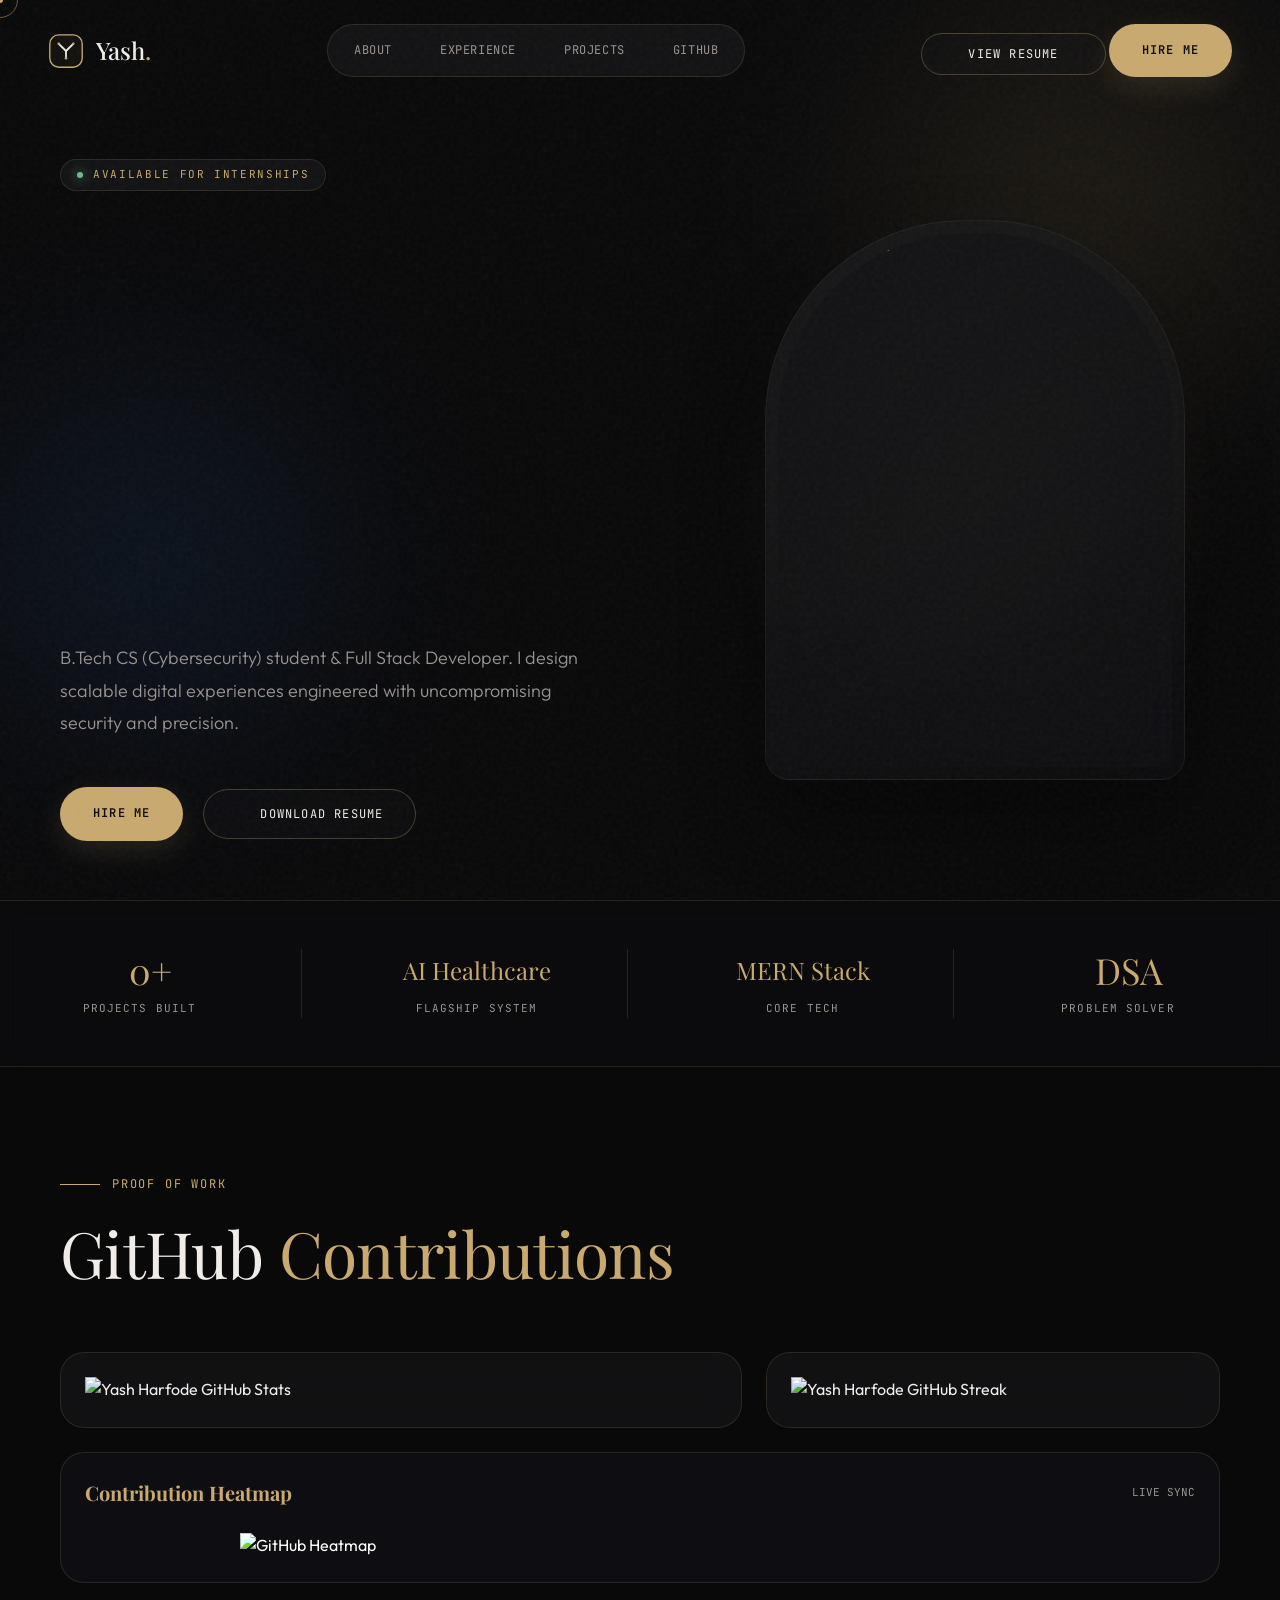
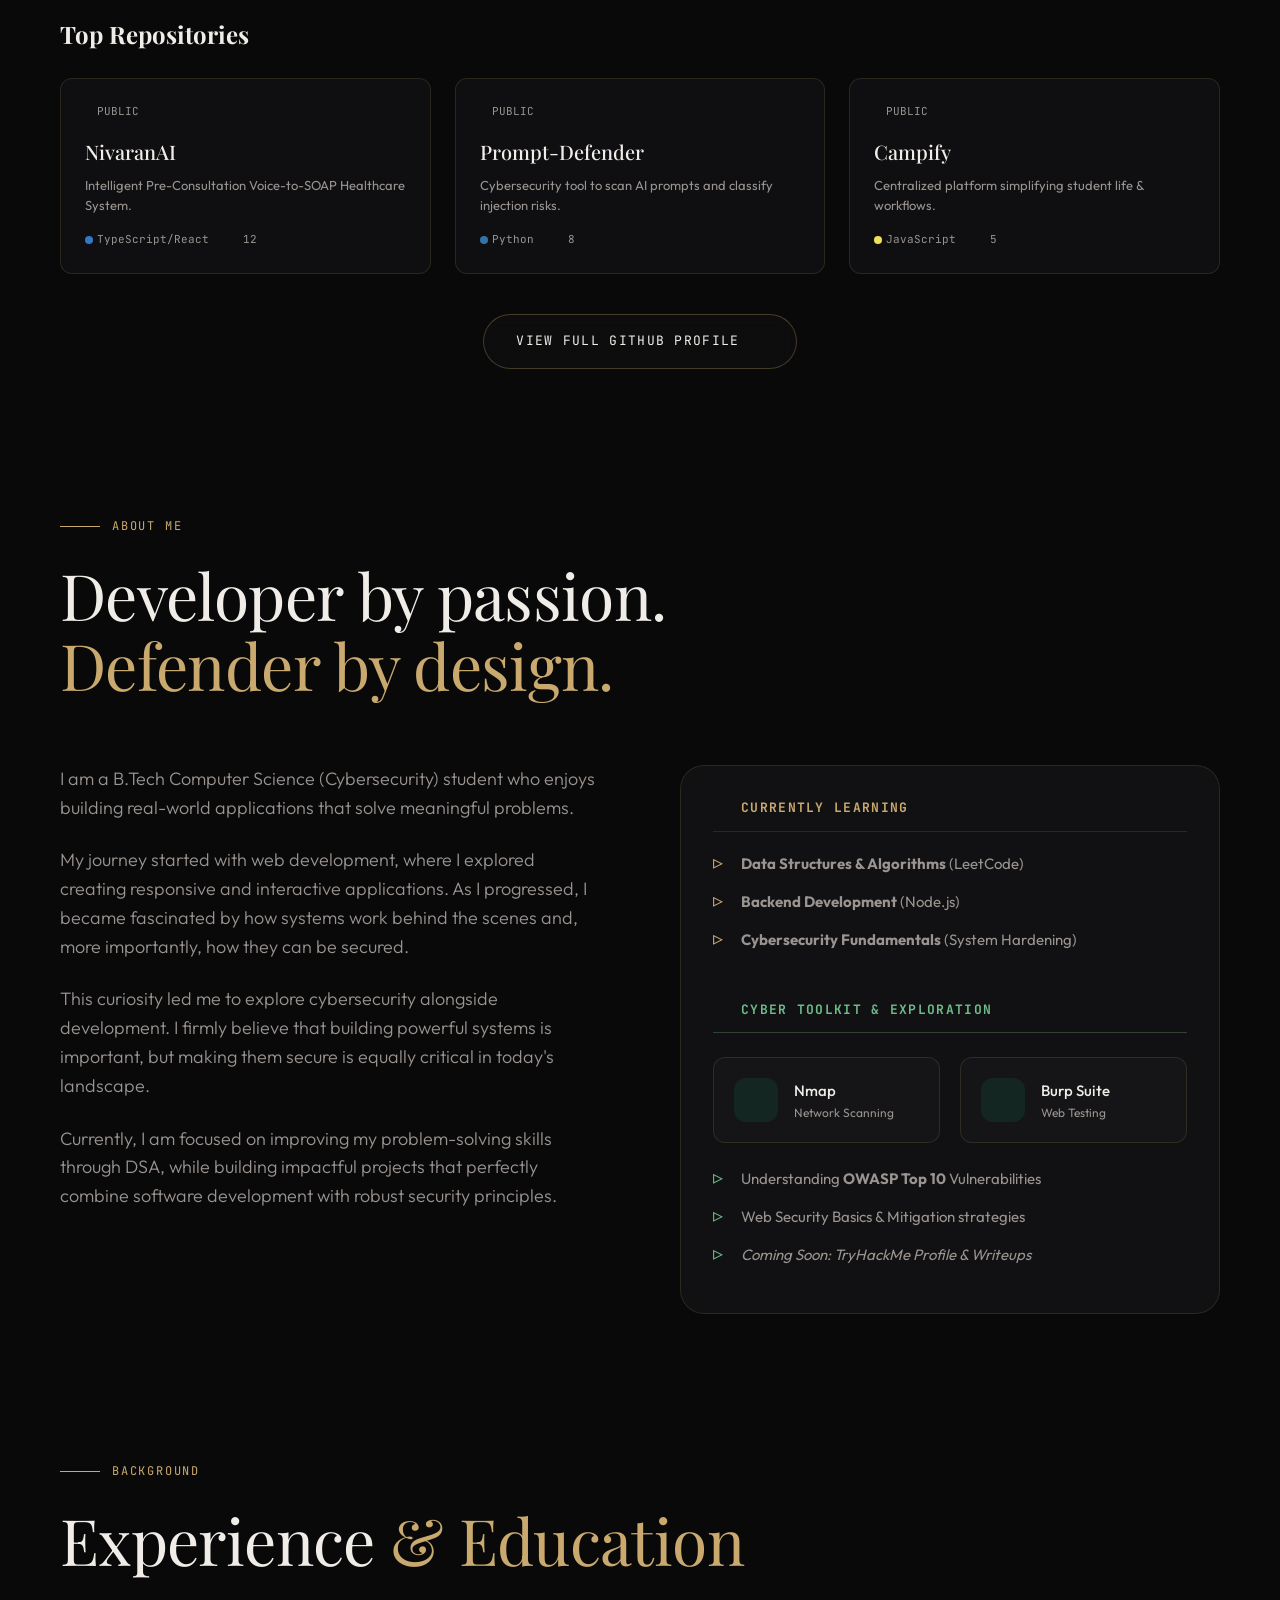
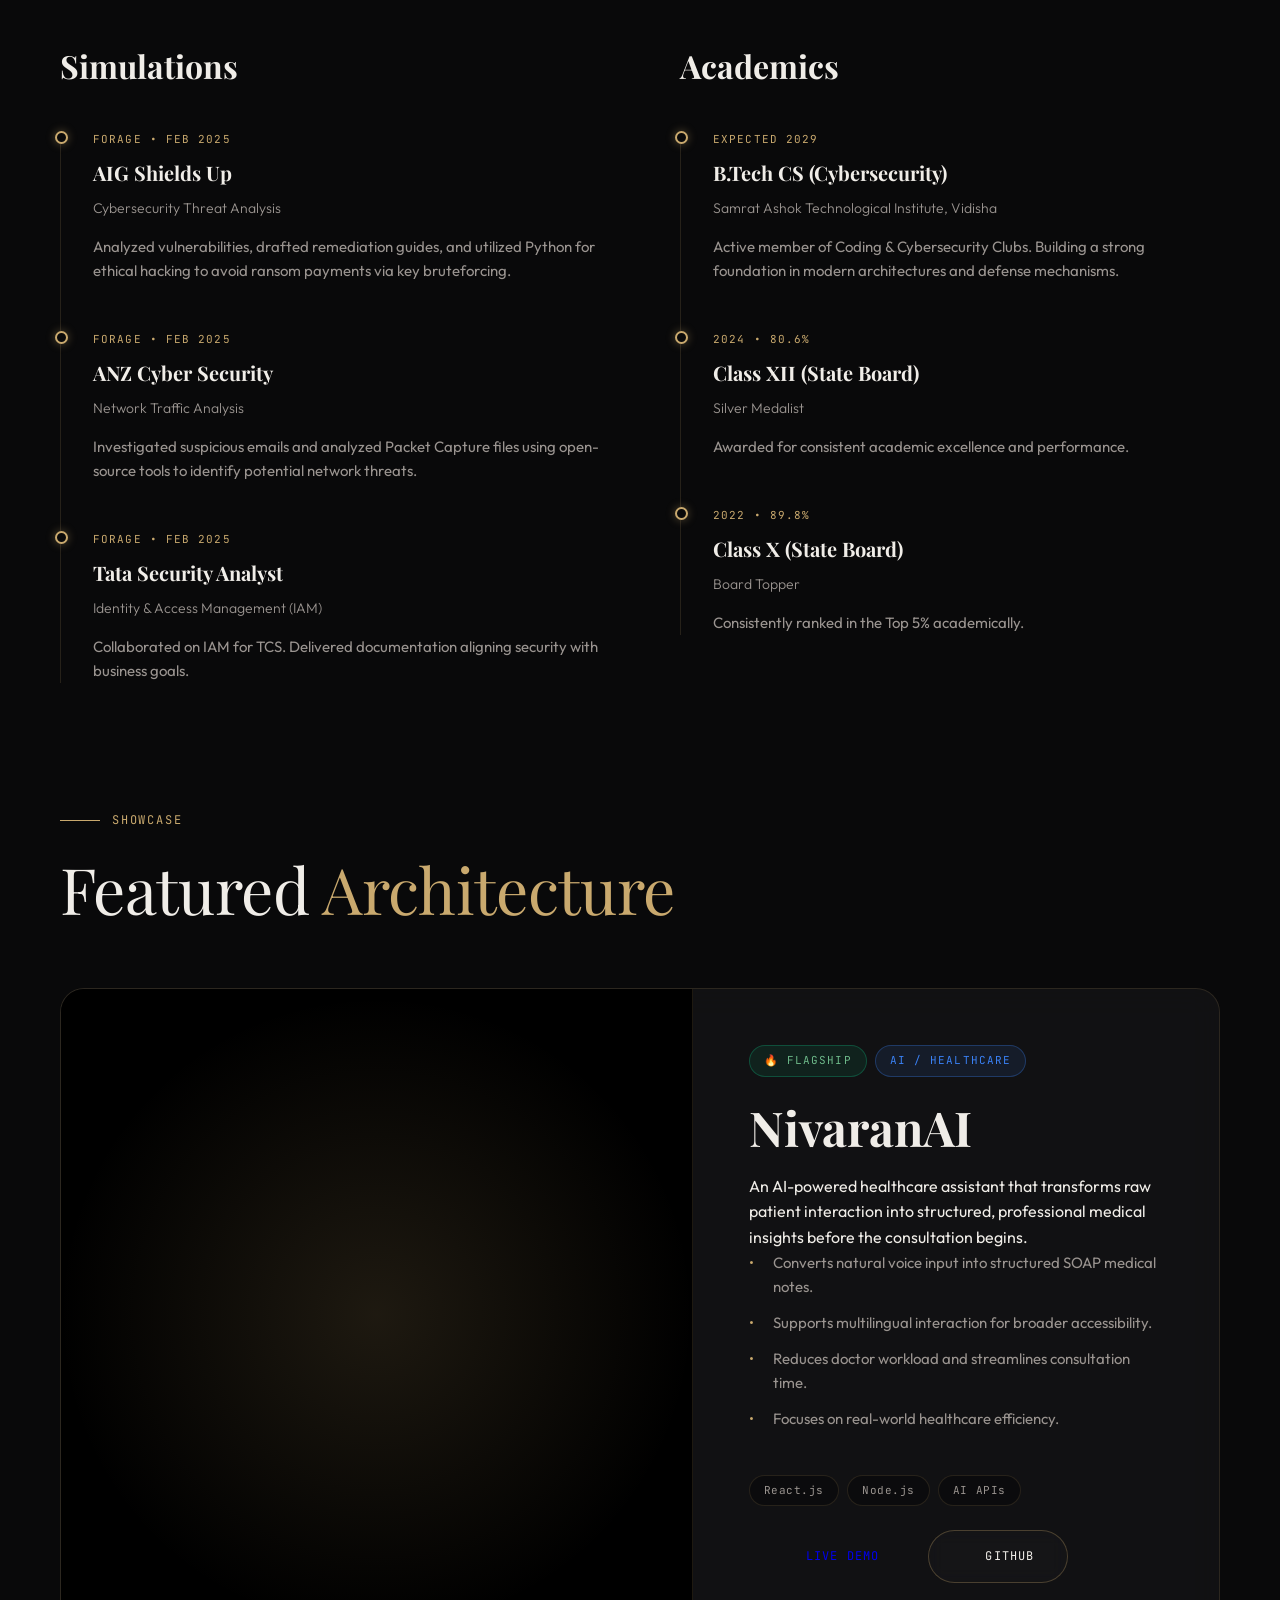
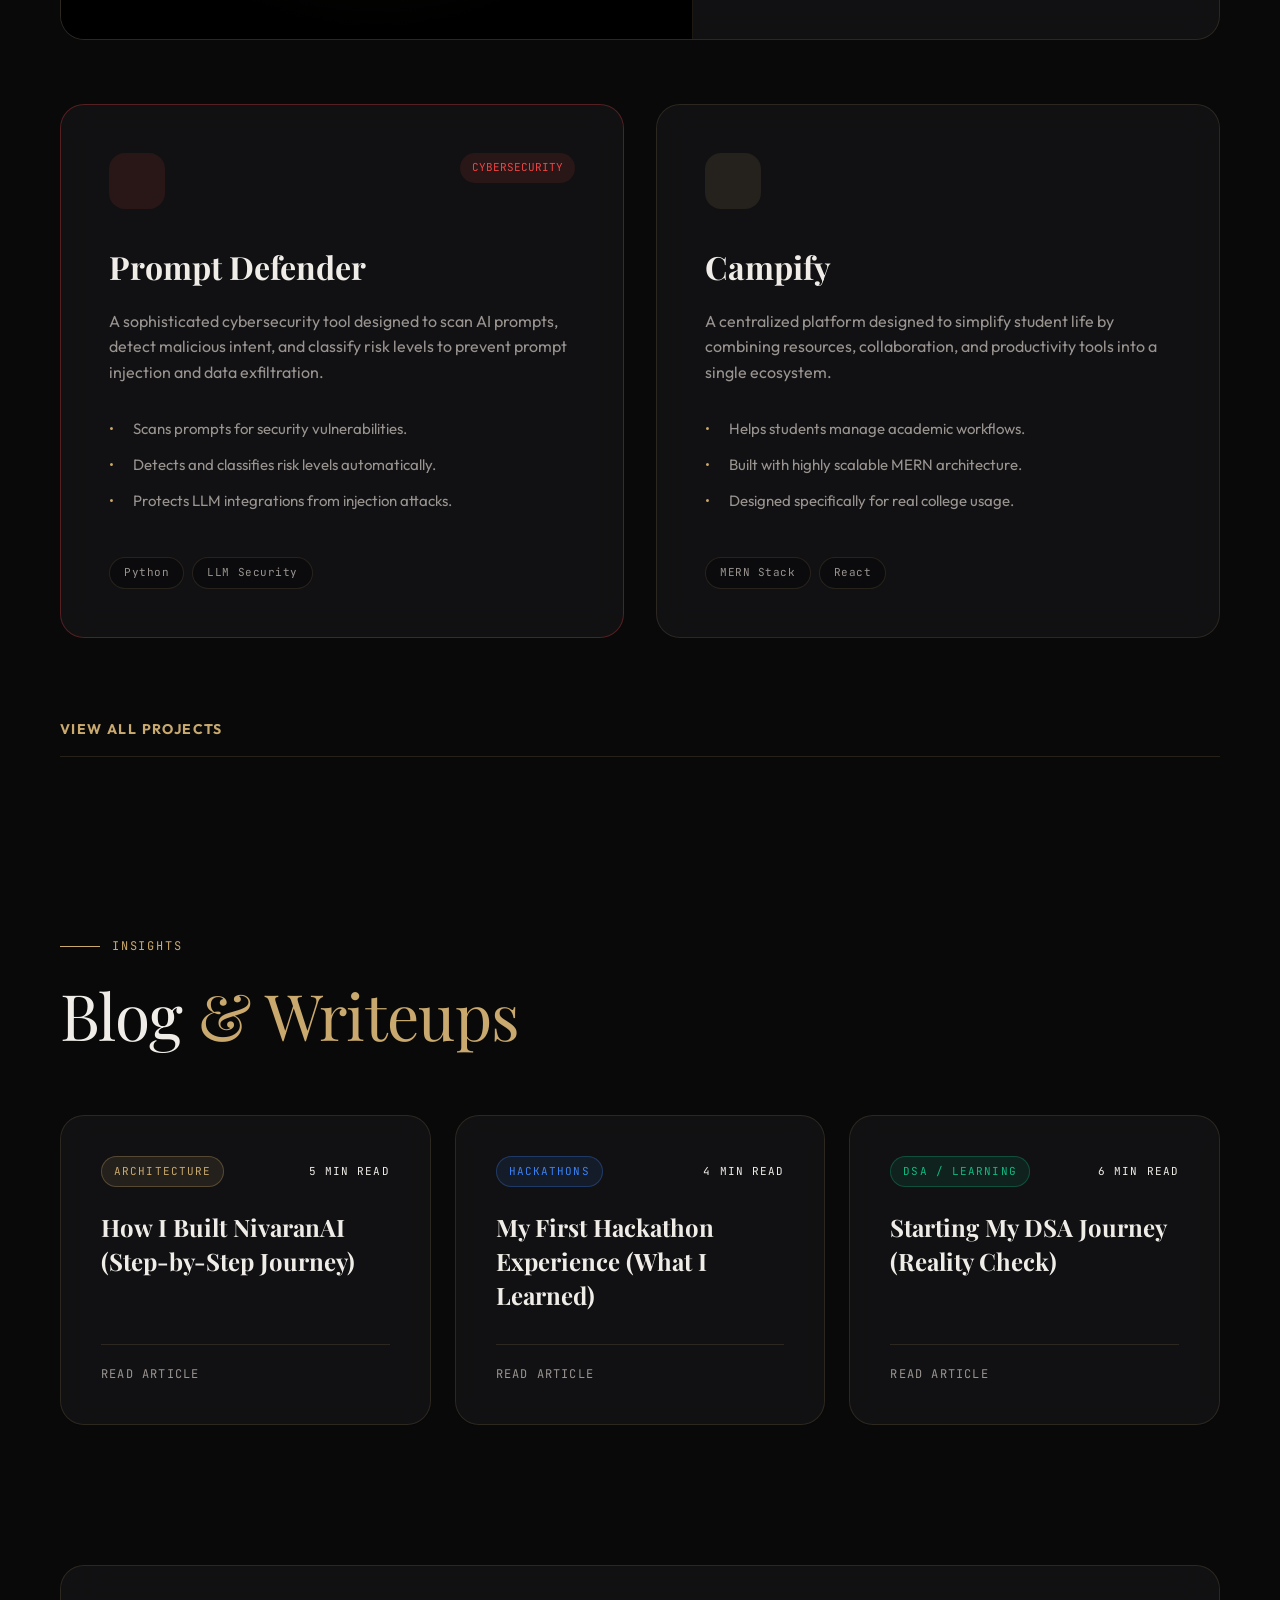
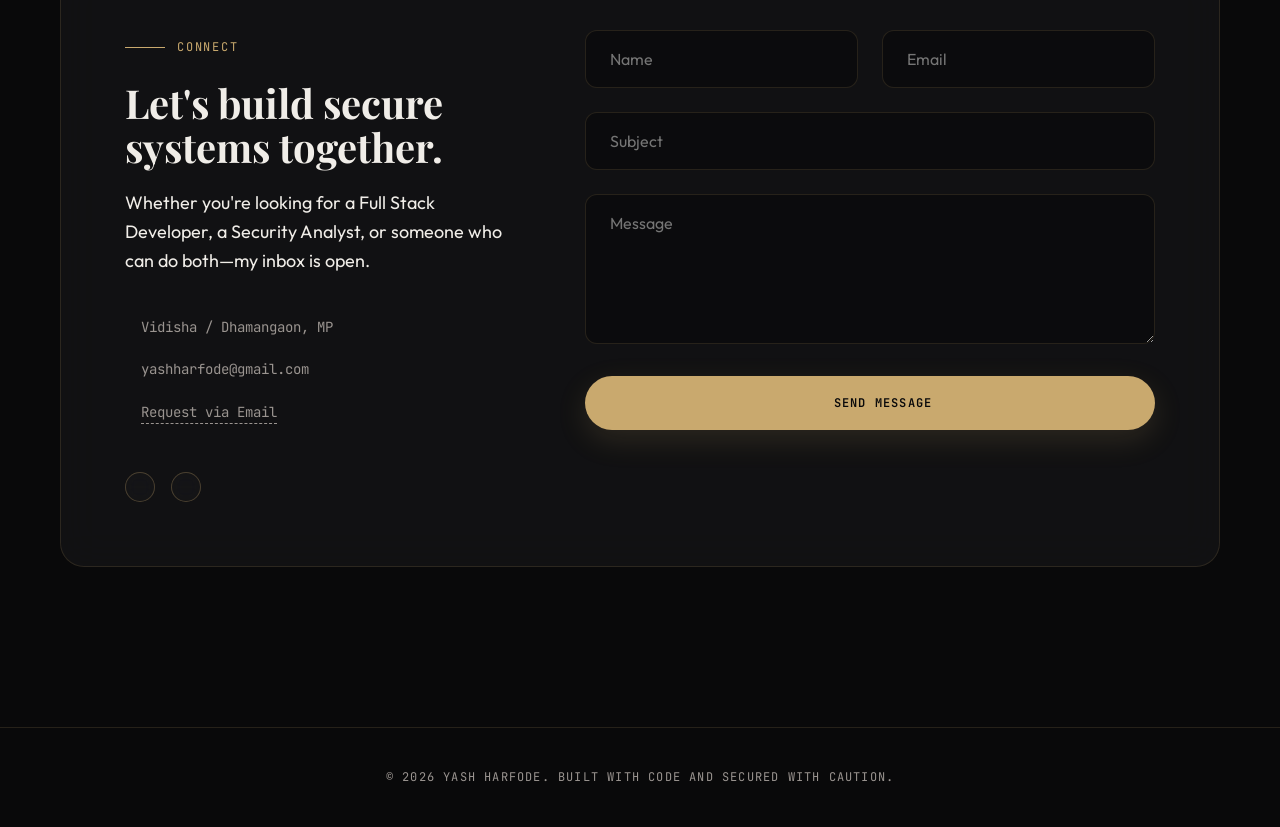
==== index.html @ 119b08c9 "Rename portfolio.html to index.html" ====
<!DOCTYPE html>
<html lang="en">
<head>
  <meta charset="UTF-8">
  <meta name="viewport" content="width=device-width, initial-scale=1.0">
  
  <!-- SEO Meta Tags -->
  <title>Yash Harfode | Premium Software & Cyber Engineering</title>
  <meta name="description" content="Portfolio of Yash Harfode, a B.Tech CS (Cybersecurity) student & Full Stack Developer building secure, scalable, and impactful applications.">
  <meta name="keywords" content="Yash Harfode, Software Engineer, Cybersecurity, MERN Stack, React, Node.js, Penetration Testing, Prompt Defender, NivaranAI">
  <meta name="author" content="Yash Harfode">
  
  <!-- Favicon -->
  <link rel="icon" href="data:image/svg+xml,<svg xmlns=%22http://www.w3.org/2000/svg%22 viewBox=%220 0 100 100%22><text y=%22.9em%22 font-size=%2290%22>🛡️</text></svg>">

  <!-- Fonts -->
  <link rel="preconnect" href="https://fonts.googleapis.com">
  <link rel="preconnect" href="https://fonts.gstatic.com" crossorigin>
  <link href="https://fonts.googleapis.com/css2?family=Playfair+Display:ital,wght@0,400;0,500;0,600;1,400;1,500&family=Outfit:wght@300;400;500;600&family=JetBrains+Mono:wght@300;400;500&display=swap" rel="stylesheet">
  
  <!-- Icons -->
  <script src="https://unpkg.com/lucide@latest"></script>

  <!-- Animations, Smooth Scroll & 3D -->
  <script src="https://cdnjs.cloudflare.com/ajax/libs/gsap/3.12.2/gsap.min.js"></script>
  <script src="https://cdnjs.cloudflare.com/ajax/libs/gsap/3.12.2/ScrollTrigger.min.js"></script>
  <script src="https://unpkg.com/@studio-freight/lenis@1.0.42/dist/lenis.min.js"></script>
  <script src="https://cdnjs.cloudflare.com/ajax/libs/three.js/r128/three.min.js"></script>

  <!-- EmailJS SDK -->
  <script type="text/javascript" src="https://cdn.jsdelivr.net/npm/@emailjs/browser@3/dist/email.min.js"></script>

  <style>
    /* ─── PREMIUM GOLD & GRAPHITE THEME ────────────────────────── */
    :root {
      --bg: #09090A;          
      --bg2: rgba(17, 17, 20, 0.6);         
      --surface: rgba(26, 26, 28, 0.5);     
      --surface-hover: rgba(34, 34, 38, 0.8);
      --border: rgba(201, 169, 110, 0.15); 
      --border-light: rgba(201, 169, 110, 0.3);
      
      --text: #F0EDE8;
      --text-muted: #9A9490;
      
      --gold: #C9A96E;        
      --gold-dim: rgba(201, 169, 110, 0.1);
      --gold-glow: rgba(201, 169, 110, 0.2);
      --green: #6EBA8A;       
      --red: #EF4444;
      --blue: #3B82F6;
      
      --font-serif: 'Playfair Display', serif;
      --font-sans: 'Outfit', sans-serif;
      --font-mono: 'JetBrains Mono', monospace;
      
      --ease-out: cubic-bezier(0.16, 1, 0.3, 1);
      --radius: 12px;
      --radius-lg: 24px;
    }

    /* Reset & Base */
    *, *::before, *::after { box-sizing: border-box; margin: 0; padding: 0; cursor: none; }
    html { scroll-behavior: auto; background: var(--bg); }
    body { background: var(--bg); color: var(--text); font-family: var(--font-sans); font-size: 16px; line-height: 1.6; overflow-x: hidden; -webkit-font-smoothing: antialiased; }

    ::-webkit-scrollbar { width: 0px; background: transparent; }

    .container { max-width: 1240px; margin: 0 auto; width: 100%; padding: 0 40px; }
    @media (max-width: 768px) { .container { padding: 0 24px; } *, *::before, *::after { cursor: auto; } }

    /* Cinematic Noise & Glow Orbs */
    .noise { position: fixed; inset: 0; pointer-events: none; z-index: 9999; opacity: 0.04; background-image: url("data:image/svg+xml,%3Csvg viewBox='0 0 256 256' xmlns='http://www.w3.org/2000/svg'%3E%3Cfilter id='n'%3E%3CfeTurbulence type='fractalNoise' baseFrequency='0.8' numOctaves='3' stitchTiles='stitch'/%3E%3C/filter%3E%3Crect width='100%25' height='100%25' filter='url(%23n)'/%3E%3C/svg%3E"); }
    .glow-orb { position: absolute; border-radius: 50%; filter: blur(100px); opacity: 0.15; pointer-events: none; z-index: 0; }
    .orb-1 { width: 600px; height: 600px; background: radial-gradient(circle, var(--gold) 0%, transparent 70%); top: -100px; right: -100px; }
    .orb-2 { width: 500px; height: 500px; background: radial-gradient(circle, var(--blue) 0%, transparent 70%); bottom: 10%; left: -100px; }

    /* Custom Cursor */
    .cursor-dot { position: fixed; top: 0; left: 0; width: 6px; height: 6px; background: var(--gold); border-radius: 50%; pointer-events: none; z-index: 10000; transform: translate(-50%, -50%); transition: width 0.2s, height 0.2s, opacity 0.2s; }
    .cursor-ring { position: fixed; top: 0; left: 0; width: 36px; height: 36px; border: 1px solid rgba(201,169,110,0.5); border-radius: 50%; pointer-events: none; z-index: 9999; transform: translate(-50%, -50%); transition: width 0.3s var(--ease-out), height 0.3s var(--ease-out), border-color 0.3s, background 0.3s; }
    .cursor-ring.hover { width: 60px; height: 60px; background: rgba(201,169,110,0.1); border-color: transparent; backdrop-filter: blur(2px); }
    @media (max-width: 768px) { .cursor-dot, .cursor-ring { display: none; } }

    /* ─── TYPOGRAPHY & UTILS ───────────────────────────────────── */
    .font-serif { font-family: var(--font-serif); }
    .font-mono { font-family: var(--font-mono); }
    .text-gold { color: var(--gold); }
    .text-muted { color: var(--text-muted); }
    
    .section-tag { font-family: var(--font-mono); font-size: 12px; text-transform: uppercase; letter-spacing: 0.15em; color: var(--gold); margin-bottom: 24px; display: inline-flex; align-items: center; gap: 12px; }
    .section-tag::before { content: ''; width: 40px; height: 1px; background: var(--gold); display: block; }
    
    .reveal-text { overflow: hidden; display: inline-flex; flex-wrap: wrap; }
    .reveal-word { display: inline-block; transform: translateY(100%); opacity: 0; }
    .section-title { font-family: var(--font-serif); font-size: clamp(40px, 5vw, 64px); font-weight: 400; margin-bottom: 64px; line-height: 1.1; letter-spacing: -0.01em; }

    /* ─── BUTTONS & MAGNETIC EFFECT ────────────────────────────── */
    .btn { display: inline-flex; align-items: center; justify-content: center; gap: 8px; font-family: var(--font-mono); font-size: 12px; text-transform: uppercase; letter-spacing: 0.1em; padding: 16px 32px; border-radius: 100px; transition: background 0.4s var(--ease-out), color 0.4s var(--ease-out), border-color 0.4s; text-decoration: none; border: 1px solid transparent; position: relative; overflow: hidden; z-index: 1; }
    .btn::before { content: ''; position: absolute; inset: 0; background: #E8C98A; z-index: -1; transform: scaleY(0); transform-origin: bottom; transition: transform 0.4s var(--ease-out); }
    .btn-primary { background: var(--gold); color: var(--bg); font-weight: 600; box-shadow: 0 10px 30px rgba(201, 169, 110, 0.15); }
    .btn-primary:hover::before { transform: scaleY(1); }
    .btn-outline { background: rgba(26,26,28,0.3); border-color: var(--border-light); color: var(--text); backdrop-filter: blur(8px); }
    .btn-outline:hover { border-color: var(--gold); color: var(--gold); background: var(--gold-dim); }
    
    /* Dropdown */
    .dropdown-wrap { position: relative; display: inline-block; }
    .dropdown-menu { position: absolute; top: calc(100% + 12px); left: 50%; transform: translateX(-50%) translateY(10px) scale(0.95); opacity: 0; visibility: hidden; background: rgba(17,17,20,0.95); backdrop-filter: blur(12px); border: 1px solid var(--border); border-radius: var(--radius); padding: 8px; min-width: 220px; box-shadow: 0 20px 40px rgba(0,0,0,0.6); transition: all 0.3s var(--ease-out); z-index: 100; }
    .dropdown-wrap:hover .dropdown-menu { opacity: 1; visibility: visible; transform: translateX(-50%) translateY(0) scale(1); }
    .dropdown-item { display: flex; align-items: center; gap: 12px; padding: 14px 16px; color: var(--text); text-decoration: none; font-family: var(--font-mono); font-size: 11px; text-transform: uppercase; letter-spacing: 0.05em; border-radius: 6px; transition: 0.2s; }
    .dropdown-item:hover { background: var(--gold-dim); color: var(--gold); padding-left: 20px; }

    /* ─── NAVIGATION ───────────────────────────────────────────── */
    .nav { position: fixed; top: 0; left: 0; right: 0; z-index: 1000; padding: 24px 48px; display: flex; align-items: center; justify-content: space-between; transition: 0.5s var(--ease-out); }
    .nav.scrolled { background: rgba(9, 9, 10, 0.85); backdrop-filter: blur(20px); padding: 16px 48px; border-bottom: 1px solid var(--border); }
    .brand-logo { display: flex; align-items: center; gap: 12px; text-decoration: none; position: relative; z-index: 2; }
    .logo-svg { width: 36px; height: 36px; transition: all 0.5s var(--ease-out); border-radius: 10px; }
    .brand-logo:hover .logo-svg { transform: scale(1.1) rotate(5deg); box-shadow: 0 0 20px rgba(201, 169, 110, 0.3); }
    .brand-text { font-size: 24px; font-weight: 500; font-family: var(--font-serif); color: var(--text); }
    .nav-socials { display: flex; gap: 16px; align-items: center; margin-right: 16px; padding-right: 16px; border-right: 1px solid var(--border); }
    .nav-social-link { color: var(--text-muted); transition: 0.3s; display: flex; align-items: center; justify-content: center; }
    .nav-social-link:hover { color: var(--gold); transform: translateY(-2px); }
    .nav-links { display: flex; gap: 8px; background: rgba(26,26,28,0.6); backdrop-filter: blur(10px); padding: 6px; border-radius: 100px; border: 1px solid var(--border); }
    .nav-link { font-size: 12px; font-family: var(--font-mono); text-transform: uppercase; color: var(--text-muted); text-decoration: none; padding: 10px 20px; border-radius: 100px; transition: 0.3s; letter-spacing: 0.05em; }
    .nav-link:hover { color: var(--gold); background: rgba(201,169,110,0.05); }
    @media (max-width: 1024px) { .nav-links { display: none; } }
    @media (max-width: 768px) { .nav { padding: 16px 24px; } }

    /* ─── HERO SECTION (Upgraded UI) ───────────────────────────── */
    .hero { position: relative; min-height: 100vh; display: flex; align-items: center; padding-top: 100px; overflow: hidden; }
    #canvas-container { position: absolute; inset: 0; z-index: 0; opacity: 0.6; pointer-events: none; }
    
    .hero-grid { display: grid; grid-template-columns: 1.2fr 1fr; gap: 80px; align-items: center; position: relative; z-index: 10; width: 100%; max-width: 1240px; margin: 0 auto; }
    
    .hero-content { display: flex; flex-direction: column; align-items: flex-start; }
    
    .hero-badge { display: inline-flex; align-items: center; gap: 10px; padding: 6px 16px; background: rgba(26,26,28,0.6); border: 1px solid var(--border); border-radius: 100px; font-family: var(--font-mono); font-size: 11px; text-transform: uppercase; letter-spacing: 0.15em; color: var(--gold); margin-bottom: 32px; backdrop-filter: blur(8px); }
    .pulse-dot { width: 6px; height: 6px; background: var(--green); border-radius: 50%; box-shadow: 0 0 12px var(--green); animation: pulse 2s infinite; }
    @keyframes pulse { 0%, 100% { opacity: 1; transform: scale(1); } 50% { opacity: 0.4; transform: scale(1.5); } }
    
    .hero-title-wrap { font-size: clamp(40px, 5.5vw, 84px); line-height: 1.1; margin-bottom: 32px; font-family: var(--font-serif); color: var(--text); letter-spacing: -0.02em; }
    .hero-title-wrap .text-gold { font-style: italic; font-weight: 500; }
    
    .hero-desc { font-size: clamp(16px, 1.5vw, 18px); color: var(--text-muted); max-width: 540px; margin-bottom: 48px; font-weight: 300; line-height: 1.8; }
    .hero-btns { display: flex; gap: 20px; align-items: center; flex-wrap: wrap; }

    /* Modern Arch Profile Photo */
    .hero-img-container { position: relative; width: 100%; max-width: 420px; margin: 0 auto; }
    .hero-img-container::before { content: ''; position: absolute; inset: -20px; background: radial-gradient(circle, rgba(201,169,110,0.15) 0%, transparent 70%); z-index: -1; border-radius: 50%; filter: blur(20px); }
    
    .hero-img-wrapper { position: relative; width: 100%; aspect-ratio: 3/4; border-radius: 200px 200px 24px 24px; padding: 12px; border: 1px solid rgba(255,255,255,0.05); background: linear-gradient(145deg, rgba(26,26,28,0.8) 0%, rgba(17,17,20,0.4) 100%); backdrop-filter: blur(20px); display: flex; justify-content: center; align-items: center; box-shadow: 0 40px 80px rgba(0,0,0,0.4); transform-style: preserve-3d; }
    
    .hero-img-inner { width: 100%; height: 100%; border-radius: 190px 190px 16px 16px; overflow: hidden; position: relative; background: var(--bg2); }
    .hero-img { width: 100%; height: 100%; object-fit: cover; object-position: center 20%; filter: contrast(1.05) saturate(1.1) brightness(0.95); transition: transform 1s var(--ease-out), filter 1s var(--ease-out); }
    .hero-img-wrapper:hover .hero-img { transform: scale(1.05); filter: contrast(1.1) saturate(1.1) brightness(1); }
    
    @media (max-width: 960px) { 
      .hero { padding-top: 120px; }
      .hero-grid { grid-template-columns: 1fr; text-align: center; gap: 56px; }
      .hero-content { align-items: center; }
      .hero-desc { margin: 0 auto 40px; text-align: center; }
      .hero-btns { justify-content: center; }
      .hero-img-container { max-width: 320px; margin-top: 20px; }
    }

    /* ─── INTERACTIVE METRICS ────────────────────────────── */
    .metrics-grid { display: grid; grid-template-columns: repeat(4, 1fr); gap: 24px; border-top: 1px solid var(--border); border-bottom: 1px solid var(--border); background: rgba(17,17,20,0.4); backdrop-filter: blur(10px); padding: 48px 0; margin-bottom: 100px; position: relative; z-index: 5; }
    .metric-item { text-align: center; border-right: 1px solid var(--border); padding: 0 16px; text-decoration: none; color: inherit; display: block; transition: 0.3s; }
    .metric-item:last-child { border-right: none; }
    .metric-item.interactive-link:hover { transform: translateY(-4px); }
    .metric-item.interactive-link:hover .metric-label { color: var(--gold); }
    .metric-item.interactive-link:hover .metric-num { text-shadow: 0 0 15px rgba(201, 169, 110, 0.4); }
    
    .metric-num { font-size: 36px; font-family: var(--font-serif); color: var(--gold); margin-bottom: 8px; line-height: 1.2; transition: 0.3s; }
    .metric-label { font-size: 11px; color: var(--text-muted); text-transform: uppercase; letter-spacing: 0.1em; font-family: var(--font-mono); transition: 0.3s; display: flex; align-items: center; justify-content: center; gap: 6px; }
    @media (max-width: 900px) { .metrics-grid { grid-template-columns: repeat(2, 1fr); padding: 32px 0; gap: 32px 0; } .metric-item:nth-child(2) { border-right: none; } }

    /* ─── GITHUB STATS (Live Proof Upgraded) ────────────────────────────── */
    .github-container { margin-bottom: 140px; position: relative; z-index: 5; }
    .github-grid-top { display: grid; grid-template-columns: 1.5fr 1fr; gap: 24px; margin-bottom: 24px; }
    
    .glass-card { background: var(--surface); border: 1px solid var(--border); border-radius: var(--radius-lg); padding: 32px; backdrop-filter: blur(16px); transform-style: preserve-3d; transition: transform 0.1s; }
    .gh-card-img { width: 100%; height: auto; border-radius: var(--radius); }
    
    .gh-heatmap-card { padding: 24px; display: flex; flex-direction: column; justify-content: center; align-items: center; background: rgba(17,17,20,0.8); border: 1px solid var(--border); border-radius: var(--radius-lg); margin-bottom: 32px; overflow: hidden; }
    .gh-heatmap-card img { width: 100%; max-width: 800px; filter: hue-rotate(340deg) saturate(1.5) brightness(1.2); /* Tinting default green to gold-ish */ }
    
    .gh-repos-grid { display: grid; grid-template-columns: repeat(3, 1fr); gap: 24px; margin-bottom: 40px; }
    .repo-card { background: rgba(26,26,28,0.4); border: 1px solid var(--border); border-radius: var(--radius); padding: 24px; transition: 0.4s var(--ease-out); display: flex; flex-direction: column; text-decoration: none; color: inherit; }
    .repo-card:hover { border-color: var(--gold); transform: translateY(-6px); background: rgba(201,169,110,0.05); }
    .repo-head { display: flex; align-items: center; gap: 12px; margin-bottom: 16px; color: var(--gold); }
    .repo-title { font-family: var(--font-serif); font-size: 20px; font-weight: 500; color: var(--text); margin-bottom: 8px; }
    .repo-desc { font-size: 13px; color: var(--text-muted); flex-grow: 1; margin-bottom: 16px; line-height: 1.5; }
    .repo-stats { display: flex; gap: 16px; font-family: var(--font-mono); font-size: 11px; color: var(--text-muted); }
    .repo-stat-item { display: flex; align-items: center; gap: 4px; }
    .repo-lang-dot { width: 8px; height: 8px; border-radius: 50%; }

    @media (max-width: 900px) { 
      .github-grid-top { grid-template-columns: 1fr; } 
      .gh-repos-grid { grid-template-columns: 1fr; }
    }

    /* ─── ABOUT & LEARNING ─────────────────────────────────────── */
    .about-grid { display: grid; grid-template-columns: 1fr 1fr; gap: 80px; align-items: start; margin-bottom: 140px; position: relative; z-index: 5; }
    .about-text p { font-size: 18px; color: var(--text-muted); margin-bottom: 24px; font-weight: 300; }
    
    .learn-cat { margin-bottom: 40px; }
    .learn-cat:last-child { margin-bottom: 0; }
    .learn-title { font-family: var(--font-mono); font-size: 13px; color: var(--gold); text-transform: uppercase; letter-spacing: 0.1em; margin-bottom: 20px; border-bottom: 1px solid var(--border); padding-bottom: 12px; display: flex; align-items: center; gap: 12px; }
    .learn-list { list-style: none; }
    .learn-list li { position: relative; padding-left: 28px; margin-bottom: 14px; font-size: 15px; color: var(--text-muted); }
    .learn-list li::before { content: '▹'; position: absolute; left: 0; color: var(--gold); font-size: 20px; line-height: 1; }
    
    .cyber-tools-grid { display: grid; grid-template-columns: repeat(2, 1fr); gap: 20px; margin-top: 24px; }
    .tool-card { background: rgba(26,26,28,0.6); border: 1px solid var(--border); padding: 20px; border-radius: var(--radius); display: flex; align-items: center; gap: 16px; transition: 0.3s; }
    .tool-card:hover { border-color: var(--green); transform: translateY(-4px); background: rgba(16, 185, 129, 0.05); }
    .tool-icon { width: 44px; height: 44px; background: rgba(16, 185, 129, 0.1); color: var(--green); border-radius: 12px; display: flex; align-items: center; justify-content: center; }

    @media (max-width: 960px) { .about-grid { grid-template-columns: 1fr; gap: 48px; } .glass-card { padding: 32px; } }

    /* ─── TIMELINE (Experience & Education) ────────────────────── */
    .timeline-section { display: grid; grid-template-columns: 1fr 1fr; gap: 80px; margin-bottom: 120px; position: relative; z-index: 5; }
    .timeline { position: relative; padding-left: 32px; border-left: 1px solid var(--border); }
    .timeline-item { position: relative; margin-bottom: 48px; }
    .timeline-item:last-child { margin-bottom: 0; }
    .timeline-dot { position: absolute; left: -38px; top: 0; width: 13px; height: 13px; background: var(--bg); border: 2px solid var(--gold); border-radius: 50%; box-shadow: 0 0 10px rgba(201, 169, 110, 0.4); transition: 0.3s; }
    .timeline-item:hover .timeline-dot { background: var(--gold); transform: scale(1.2); }
    
    .tl-date { font-family: var(--font-mono); font-size: 11px; color: var(--gold); text-transform: uppercase; letter-spacing: 0.1em; margin-bottom: 8px; display: block; }
    .tl-title { font-size: 20px; font-family: var(--font-serif); margin-bottom: 8px; color: var(--text); }
    .tl-org { font-size: 14px; color: var(--text-muted); font-weight: 300; margin-bottom: 16px; }
    .tl-desc { font-size: 15px; color: var(--text-muted); line-height: 1.6; }
    @media (max-width: 960px) { .timeline-section { grid-template-columns: 1fr; gap: 64px; } }

/* ─── PROJECTS ─────────────────────────────────────────────── */
    .flagship-card { background: var(--surface); border: 1px solid var(--border); border-radius: var(--radius-lg); overflow: hidden; display: grid; grid-template-columns: 1.2fr 1fr; gap: 0; margin-bottom: 64px; backdrop-filter: blur(16px); position: relative; z-index: 5; }
    .flagship-media { background: #000; position: relative; min-height: 450px; display: flex; align-items: center; justify-content: center; border-right: 1px solid var(--border); overflow: hidden; }
    .flagship-media::before { content: ''; position: absolute; inset: 0; background: radial-gradient(circle at center, rgba(201,169,110,0.15) 0%, transparent 70%); }
    .flagship-content { padding: 56px; display: flex; flex-direction: column; justify-content: center; }
    .flagship-title { font-size: 48px; font-family: var(--font-serif); margin-bottom: 20px; line-height: 1.1; }
    .flagship-features { list-style: none; margin-bottom: 32px; }
    .flagship-features li { position: relative; padding-left: 24px; margin-bottom: 12px; font-size: 15px; color: var(--text-muted); }
    .flagship-features li::before { content: '•'; position: absolute; left: 0; color: var(--gold); }
    
    .featured-grid { display: grid; grid-template-columns: 1fr 1fr; gap: 32px; margin-bottom: 80px; position: relative; z-index: 5; }
    .feat-card { background: var(--surface); border: 1px solid var(--border); border-radius: var(--radius-lg); padding: 48px; display: flex; flex-direction: column; transform-style: preserve-3d; backdrop-filter: blur(16px); }
    
    .tech-stack { display: flex; gap: 8px; margin-bottom: 24px; flex-wrap: wrap; }
    .tech-tag { padding: 6px 14px; background: rgba(9,9,10,0.6); border: 1px solid var(--border); border-radius: 100px; font-family: var(--font-mono); font-size: 11px; color: var(--text-muted); letter-spacing: 0.05em; }
    
    @media (max-width: 960px) { .flagship-card { grid-template-columns: 1fr; } .flagship-media { min-height: 250px; border-right: none; border-bottom: 1px solid var(--border); } .flagship-content { padding: 32px; } .featured-grid { grid-template-columns: 1fr; } .feat-card { padding: 32px; } }

    /* ─── ALL PROJECTS GRID ────────────────────────────────────── */
    .all-projects { display: grid; grid-template-columns: repeat(3, 1fr); gap: 24px; margin-bottom: 140px; position: relative; z-index: 5; }
    .project-card { background: rgba(17,17,20,0.6); border: 1px solid var(--border); border-radius: var(--radius); padding: 32px; transition: 0.4s var(--ease-out); display: flex; flex-direction: column; backdrop-filter: blur(8px); text-decoration: none; color: inherit; }
    .project-card:hover { border-color: var(--gold); background: var(--surface); transform: translateY(-8px); box-shadow: 0 10px 30px rgba(0,0,0,0.4); }
    .pc-header { display: flex; justify-content: space-between; align-items: center; margin-bottom: 16px; }
    .pc-title { font-size: 18px; font-weight: 500; margin-bottom: 8px; font-family: var(--font-serif); }
    .pc-desc { font-size: 14px; color: var(--text-muted); flex-grow: 1; margin-bottom: 24px; line-height: 1.5; }
    @media (max-width: 1024px) { .all-projects { grid-template-columns: repeat(2, 1fr); } }
    @media (max-width: 768px) { .all-projects { grid-template-columns: 1fr; } .project-card { padding: 24px; } }
    
    /* ─── BLOG / WRITEUPS ──────────────────────────────────────── */
    .blog-grid { display: grid; grid-template-columns: repeat(3, 1fr); gap: 24px; margin-bottom: 140px; position: relative; z-index: 5; }
    .blog-card { background: var(--surface); border: 1px solid var(--border); border-radius: var(--radius-lg); padding: 40px; transition: 0.4s var(--ease-out); display: flex; flex-direction: column; backdrop-filter: blur(12px); }
    .blog-card:hover { border-color: var(--gold); background: var(--surface-hover); transform: translateY(-8px); box-shadow: 0 15px 40px rgba(0,0,0,0.5); }
    .blog-meta { display: flex; justify-content: space-between; align-items: center; margin-bottom: 24px; font-family: var(--font-mono); font-size: 11px; text-transform: uppercase; letter-spacing: 0.1em; }
    .blog-tag { color: var(--gold); background: var(--gold-dim); padding: 6px 12px; border-radius: 100px; border: 1px solid var(--border-light); }
    .blog-title { font-size: 24px; font-family: var(--font-serif); line-height: 1.4; margin-bottom: 32px; flex-grow: 1; }
    .blog-footer { display: flex; justify-content: space-between; align-items: center; border-top: 1px solid var(--border); padding-top: 20px; }
    .blog-read { font-size: 12px; color: var(--text-muted); font-family: var(--font-mono); text-transform: uppercase; letter-spacing: 0.1em; transition: 0.3s; }
    .blog-card:hover .blog-read { color: var(--gold); }
    @media (max-width: 1024px) { .blog-grid { grid-template-columns: repeat(2, 1fr); } }
    @media (max-width: 768px) { .blog-grid { grid-template-columns: 1fr; } .blog-card { padding: 32px; } }

    /* ─── CONTACT SECTION ──────────────────────────────────────── */
    .contact-wrapper { background: var(--surface); border: 1px solid var(--border); border-radius: var(--radius-lg); padding: 64px; display: grid; grid-template-columns: 1fr 1.5fr; gap: 80px; margin-bottom: 80px; backdrop-filter: blur(20px); position: relative; z-index: 5; }
    .contact-info h3 { font-size: 40px; font-family: var(--font-serif); margin-bottom: 20px; line-height: 1.1; }
    .form-control { width: 100%; background: rgba(9,9,10,0.6); border: 1px solid var(--border); color: var(--text); padding: 18px 24px; border-radius: var(--radius); font-family: var(--font-sans); font-size: 16px; margin-bottom: 24px; transition: 0.3s; }
    .form-control:focus { outline: none; border-color: var(--gold); background: var(--bg); box-shadow: 0 0 0 4px var(--gold-dim); }
    textarea.form-control { resize: vertical; min-height: 150px; }
    
    .form-overlay { position: absolute; inset: 0; background: rgba(17, 17, 20, 0.95); border-radius: var(--radius); display: flex; flex-direction: column; align-items: center; justify-content: center; opacity: 0; visibility: hidden; transition: 0.4s var(--ease-out); z-index: 10; backdrop-filter: blur(8px); }
    .form-overlay.active { opacity: 1; visibility: visible; }
    .loader-spinner { width: 48px; height: 48px; border: 3px solid var(--border); border-top-color: var(--gold); border-radius: 50%; animation: spin 1s linear infinite; margin-bottom: 20px; }
    @media (max-width: 900px) { .contact-wrapper { grid-template-columns: 1fr; padding: 40px 24px; gap: 48px; } }

  </style>
</head>
<body>

  <div class="noise"></div>
  
  <!-- Ambient Orbs -->
  <div class="glow-orb orb-1"></div>
  <div class="glow-orb orb-2"></div>

  <!-- Custom Cursor -->
  <div class="cursor-dot" id="cursor-dot"></div>
  <div class="cursor-ring" id="cursor-ring"></div>

  <!-- Navigation -->
  <nav class="nav" id="nav">
    <a href="#home" class="brand-logo interactive">
      <svg viewBox="0 0 40 40" fill="none" xmlns="http://www.w3.org/2000/svg" class="logo-svg">
        <rect x="2" y="2" width="36" height="36" rx="10" stroke="var(--gold)" stroke-width="1.5" fill="rgba(201,169,110,0.05)"/>
        <!-- Minimal Y Shape -->
        <path d="M12 12 L20 20 L28 12" stroke="var(--text)" stroke-width="2" stroke-linecap="round" stroke-linejoin="round"/>
        <path d="M20 20 V28" stroke="var(--text)" stroke-width="2" stroke-linecap="round" stroke-linejoin="round"/>
        <!-- Cyber Nodes -->
        <circle cx="12" cy="12" r="1.5" fill="var(--gold)"/>
        <circle cx="28" cy="12" r="1.5" fill="var(--gold)"/>
        <circle cx="20" cy="28" r="1.5" fill="var(--gold)"/>
      </svg>
      <span class="brand-text">Yash<span class="text-gold">.</span></span>
    </a>
    <div class="nav-links">
      <a href="#about" class="nav-link interactive">About</a>
      <a href="#experience" class="nav-link interactive">Experience</a>
      <a href="#projects" class="nav-link interactive">Projects</a>
      <a href="#github" class="nav-link interactive">GitHub</a>
    </div>
    
    <div class="nav-actions">
      <div class="nav-socials interactive hide-mobile">
        <a href="https://github.com/yashharfode" target="_blank" class="nav-social-link"><i data-lucide="github" style="width: 18px;"></i></a>
        <a href="https://www.linkedin.com/in/yashharfode" target="_blank" class="nav-social-link"><i data-lucide="linkedin" style="width: 18px;"></i></a>
      </div>
      <div class="dropdown-wrap interactive">
        <button class="btn btn-outline" style="padding: 12px 24px;">
          <i data-lucide="file-text" style="width: 14px;"></i> View Resume <i data-lucide="chevron-down" style="width: 14px;"></i>
        </button>
        <div class="dropdown-menu">
          <a href="#" class="dropdown-item" onclick="alert('Downloading SWE PDF...')"><i data-lucide="code" style="width: 14px;"></i> Software Engineer</a>
          <a href="#" class="dropdown-item" onclick="alert('Downloading Cyber PDF...')"><i data-lucide="shield" style="width: 14px;"></i> Cybersecurity</a>
        </div>
      </div>
      <a href="#contact" class="btn btn-primary magnetic interactive">Hire Me</a>
    </div>
  </nav>

  <!-- Hero Section -->
  <section class="hero" id="home">
    <div id="canvas-container"></div>
    <div class="container hero-grid">
      <div class="hero-content">
        <div class="hero-badge gs-fade">
          <div class="pulse-dot"></div> Available for Internships
        </div>
        <h1 class="hero-title-wrap">
          <span class="reveal-text"><span class="reveal-word">Crafting&nbsp;</span><span class="reveal-word">impactful&nbsp;</span><span class="reveal-word">software.</span></span><br>
          <span class="reveal-text text-gold"><span class="reveal-word">Securing&nbsp;</span><span class="reveal-word">the&nbsp;</span><span class="reveal-word">digital&nbsp;</span><span class="reveal-word">frontier.</span></span>
        </h1>
        <p class="hero-desc gs-fade">
          B.Tech CS (Cybersecurity) student & Full Stack Developer. I design scalable digital experiences engineered with uncompromising security and precision.
        </p>
        <div class="hero-btns gs-fade">
          <a href="#contact" class="btn btn-primary magnetic interactive">Hire Me</a>
          <div class="dropdown-wrap interactive">
            <button class="btn btn-outline"><i data-lucide="download" style="width: 16px;"></i> Download Resume</button>
            <div class="dropdown-menu" style="left: 0; transform: translateY(10px); min-width: 100%;">
              <a href="#" class="dropdown-item" onclick="alert('Downloading SWE PDF...')">Software Engineer</a>
              <a href="#" class="dropdown-item" onclick="alert('Downloading Cyber PDF...')">Cybersecurity</a>
            </div>
          </div>
        </div>
      </div>
      
      <div class="hero-img-container gs-fade">
        <div class="hero-img-wrapper tilt-card interactive">
          <div class="hero-img-inner">
            <img src="https://i.ibb.co/JW62XM5t/file-000000003198720b8544d8d034eb48d8.png" alt="Yash Harfode" class="hero-img">
          </div>
        </div>
      </div>
    </div>
  </section>
  
   <!-- Impact Metrics (INTERACTIVE) -->
  <div class="metrics-grid" id="metrics">
    <!-- Clickable Project Metric -->
    <a href="javascript:void(0)" onclick="document.getElementById('projects-grid-start').scrollIntoView({behavior: 'smooth'})" class="metric-item interactive interactive-link">
      <div class="metric-num counter" data-target="10" style="display: inline-block;">0</div><span class="metric-num" style="display:inline-block;">+</span>
      <div class="metric-label">Projects Built <i data-lucide="arrow-down-right" style="width: 12px; margin-left: 4px;"></i></div>
    </a>
    
    <div class="metric-item">
      <div class="metric-num" style="font-size: 24px; display: flex; align-items: center; justify-content: center; height: 43px;">AI Healthcare</div>
      <div class="metric-label">Flagship System</div>
    </div>
    
    <div class="metric-item">
      <div class="metric-num" style="font-size: 24px; display: flex; align-items: center; justify-content: center; height: 43px;">MERN Stack</div>
      <div class="metric-label">Core Tech</div>
    </div>
    
    <!-- Clickable LeetCode Metric -->
    <a href="https://leetcode.com/yashharfode" target="_blank" class="metric-item interactive interactive-link">
      <div class="metric-num text-gold">DSA</div>
      <div class="metric-label">Problem Solver <i data-lucide="external-link" style="width: 12px; margin-left: 4px;"></i></div>
    </a>
  </div>

  <!-- Github Stats & Proof of Work (UPGRADED) -->
  <section class="container github-container" id="github">
    <div class="section-tag gs-up">Proof of Work</div>
    <h2 class="section-title gs-up">GitHub <span class="font-serif text-gold italic">Contributions</span></h2>
    
    <div class="github-grid-top gs-up">
      <div class="glass-card tilt-card interactive" style="padding: 0; overflow: hidden; display: flex; align-items: center; justify-content: center;">
        <img src="https://github-readme-stats.vercel.app/api?username=yashharfode&show_icons=true&theme=radium&hide_border=true&title_color=C9A96E&text_color=9A9490&icon_color=C9A96E&bg_color=1A1A1C&transparent=true" alt="Yash Harfode GitHub Stats" class="gh-card-img" style="padding: 24px;">
      </div>
      <div class="glass-card tilt-card interactive" style="padding: 0; overflow: hidden; display: flex; align-items: center; justify-content: center;">
        <img src="https://github-readme-streak-stats.herokuapp.com/?user=yashharfode&theme=radium&hide_border=true&ring=C9A96E&fire=C9A96E&currStreakLabel=C9A96E&sideNums=F0EDE8&sideLabels=9A9490&dates=9A9490&background=1A1A1C&transparent=true" alt="Yash Harfode GitHub Streak" class="gh-card-img" style="padding: 24px;">
      </div>
    </div>
    
    <!-- Heatmap Animation Card -->
    <div class="gh-heatmap-card tilt-card interactive gs-up">
      <div style="width: 100%; display: flex; justify-content: space-between; align-items: center; margin-bottom: 24px;">
        <h3 style="font-family: var(--font-serif); font-size: 20px; color: var(--gold);">Contribution Heatmap</h3>
        <span style="font-family: var(--font-mono); font-size: 11px; color: var(--text-muted); text-transform: uppercase;">Live Sync</span>
      </div>
      <!-- Using GitHub Chart API with customized Gold tint via CSS filter -->
      <img src="https://ghchart.rshah.org/C9A96E/yashharfode" alt="GitHub Heatmap">
    </div>

    <!-- Top Repos Highlight -->
    <h3 class="font-serif gs-up" style="font-size: 24px; margin-bottom: 24px; color: var(--text);">Top Repositories</h3>
    <div class="gh-repos-grid gs-up">
      
      <a href="https://github.com/yashharfode/NivaranAI-Intelligent-Pre-Consultation-Voice-to-SOAP-Healthcare-System" target="_blank" class="repo-card tilt-card interactive">
        <div class="repo-head">
          <i data-lucide="book-marked"></i>
          <span style="font-family: var(--font-mono); font-size: 11px; text-transform: uppercase; color: var(--text-muted);">Public</span>
        </div>
        <h4 class="repo-title">NivaranAI</h4>
        <p class="repo-desc">Intelligent Pre-Consultation Voice-to-SOAP Healthcare System.</p>
        <div class="repo-stats">
          <div class="repo-stat-item"><div class="repo-lang-dot" style="background: #3178c6;"></div> TypeScript/React</div>
          <div class="repo-stat-item"><i data-lucide="star" style="width: 14px;"></i> 12</div>
        </div>
      </a>

      <a href="https://github.com/yashharfode/Prompt-Defender" target="_blank" class="repo-card tilt-card interactive">
        <div class="repo-head">
          <i data-lucide="book-marked"></i>
          <span style="font-family: var(--font-mono); font-size: 11px; text-transform: uppercase; color: var(--text-muted);">Public</span>
        </div>
        <h4 class="repo-title">Prompt-Defender</h4>
        <p class="repo-desc">Cybersecurity tool to scan AI prompts and classify injection risks.</p>
        <div class="repo-stats">
          <div class="repo-stat-item"><div class="repo-lang-dot" style="background: #3572A5;"></div> Python</div>
          <div class="repo-stat-item"><i data-lucide="star" style="width: 14px;"></i> 8</div>
        </div>
      </a>

      <a href="https://github.com/yashharfode/Campify" target="_blank" class="repo-card tilt-card interactive">
        <div class="repo-head">
          <i data-lucide="book-marked"></i>
          <span style="font-family: var(--font-mono); font-size: 11px; text-transform: uppercase; color: var(--text-muted);">Public</span>
        </div>
        <h4 class="repo-title">Campify</h4>
        <p class="repo-desc">Centralized platform simplifying student life & workflows.</p>
        <div class="repo-stats">
          <div class="repo-stat-item"><div class="repo-lang-dot" style="background: #f1e05a;"></div> JavaScript</div>
          <div class="repo-stat-item"><i data-lucide="star" style="width: 14px;"></i> 5</div>
        </div>
      </a>

    </div>

    <div class="gs-up" style="display: flex; justify-content: center; margin-top: 40px;">
      <a href="https://github.com/yashharfode" target="_blank" class="btn btn-outline interactive magnetic" style="padding: 16px 32px; font-size: 13px;">
        View Full GitHub Profile <i data-lucide="arrow-right" style="width: 16px;"></i>
      </a>
    </div>
  </section>

  <!-- About & Currently Learning -->
  <section class="container" id="about">
    <div class="section-tag gs-up">About Me</div>
    <h2 class="section-title gs-up">Developer by passion. <br><span class="font-serif text-gold italic">Defender by design.</span></h2>
    
    <div class="about-grid">
      <div class="about-text gs-up">
        <p>I am a B.Tech Computer Science (Cybersecurity) student who enjoys building real-world applications that solve meaningful problems.</p>
        <p>My journey started with web development, where I explored creating responsive and interactive applications. As I progressed, I became fascinated by how systems work behind the scenes and, more importantly, how they can be secured.</p>
        <p>This curiosity led me to explore cybersecurity alongside development. I firmly believe that building powerful systems is important, but making them secure is equally critical in today's landscape.</p>
        <p>Currently, I am focused on improving my problem-solving skills through DSA, while building impactful projects that perfectly combine software development with robust security principles.</p>
      </div>

      <div class="glass-card gs-up tilt-card interactive">
        <div class="learn-cat">
          <h3 class="learn-title"><i data-lucide="code" style="width: 16px;"></i> Currently Learning</h3>
          <ul class="learn-list">
            <li><strong>Data Structures & Algorithms</strong> (LeetCode)</li>
            <li><strong>Backend Development</strong> (Node.js)</li>
            <li><strong>Cybersecurity Fundamentals</strong> (System Hardening)</li>
          </ul>
        </div>
        
        <div class="learn-cat" style="margin-top: 48px;">
          <h3 class="learn-title" style="color: var(--green); border-color: rgba(110, 186, 138, 0.3);"><i data-lucide="shield-alert" style="width: 16px;"></i> Cyber Toolkit & Exploration</h3>
          
          <div class="cyber-tools-grid">
            <div class="tool-card">
              <div class="tool-icon"><i data-lucide="radar"></i></div>
              <div>
                <div style="font-weight: 500; font-size: 15px; color: var(--text);">Nmap</div>
                <div style="font-size: 12px; color: var(--text-muted);">Network Scanning</div>
              </div>
            </div>
            <div class="tool-card">
              <div class="tool-icon"><i data-lucide="bug"></i></div>
              <div>
                <div style="font-weight: 500; font-size: 15px; color: var(--text);">Burp Suite</div>
                <div style="font-size: 12px; color: var(--text-muted);">Web Testing</div>
              </div>
            </div>
          </div>
          
          <ul class="learn-list" style="margin-top: 24px; --gold: var(--green);">
            <li>Understanding <strong>OWASP Top 10</strong> Vulnerabilities</li>
            <li>Web Security Basics & Mitigation strategies</li>
            <li><em>Coming Soon: TryHackMe Profile & Writeups</em></li>
          </ul>
        </div>
      </div>
    </div>
  </section>

  <!-- Experience & Education Timeline -->
  <section class="container" id="experience">
    <div class="section-tag gs-up">Background</div>
    <h2 class="section-title gs-up">Experience <span class="font-serif text-gold italic">& Education</span></h2>

    <div class="timeline-section">
      <!-- Experience -->
      <div class="gs-up">
        <h3 class="font-serif" style="font-size: 32px; margin-bottom: 40px; color: var(--text);">Simulations</h3>
        <div class="timeline">
          <div class="timeline-item interactive">
            <div class="timeline-dot"></div>
            <span class="tl-date">Forage • Feb 2025</span>
            <h4 class="tl-title">AIG Shields Up</h4>
            <div class="tl-org">Cybersecurity Threat Analysis</div>
            <p class="tl-desc">Analyzed vulnerabilities, drafted remediation guides, and utilized Python for ethical hacking to avoid ransom payments via key bruteforcing.</p>
          </div>
          <div class="timeline-item interactive">
            <div class="timeline-dot"></div>
            <span class="tl-date">Forage • Feb 2025</span>
            <h4 class="tl-title">ANZ Cyber Security</h4>
            <div class="tl-org">Network Traffic Analysis</div>
            <p class="tl-desc">Investigated suspicious emails and analyzed Packet Capture files using open-source tools to identify potential network threats.</p>
          </div>
          <div class="timeline-item interactive">
            <div class="timeline-dot"></div>
            <span class="tl-date">Forage • Feb 2025</span>
            <h4 class="tl-title">Tata Security Analyst</h4>
            <div class="tl-org">Identity & Access Management (IAM)</div>
            <p class="tl-desc">Collaborated on IAM for TCS. Delivered documentation aligning security with business goals.</p>
          </div>
        </div>
      </div>

      <!-- Education -->
      <div class="gs-up">
        <h3 class="font-serif" style="font-size: 32px; margin-bottom: 40px; color: var(--text);">Academics</h3>
        <div class="timeline">
          <div class="timeline-item interactive">
            <div class="timeline-dot"></div>
            <span class="tl-date">Expected 2029</span>
            <h4 class="tl-title">B.Tech CS (Cybersecurity)</h4>
            <div class="tl-org">Samrat Ashok Technological Institute, Vidisha</div>
            <p class="tl-desc">Active member of Coding & Cybersecurity Clubs. Building a strong foundation in modern architectures and defense mechanisms.</p>
          </div>
          <div class="timeline-item interactive">
            <div class="timeline-dot"></div>
            <span class="tl-date">2024 • 80.6%</span>
            <h4 class="tl-title">Class XII (State Board)</h4>
            <div class="tl-org">Silver Medalist</div>
            <p class="tl-desc">Awarded for consistent academic excellence and performance.</p>
          </div>
          <div class="timeline-item interactive">
            <div class="timeline-dot"></div>
            <span class="tl-date">2022 • 89.8%</span>
            <h4 class="tl-title">Class X (State Board)</h4>
            <div class="tl-org">Board Topper</div>
            <p class="tl-desc">Consistently ranked in the Top 5% academically.</p>
          </div>
        </div>
      </div>
    </div>
  </section>


  <!-- Projects Hub -->
  <section class="container" id="projects">
    <div class="section-tag gs-up">Showcase</div>
    <h2 class="section-title gs-up">Featured <span class="font-serif text-gold italic">Architecture</span></h2>
    
    <!-- 1. FLAGSHIP: NivaranAI -->
    <div class="flagship-card gs-up tilt-card interactive">
      <div class="flagship-media">
        <i data-lucide="brain-circuit" style="width: 140px; height: 140px; color: var(--gold); filter: drop-shadow(0 0 30px rgba(201,169,110,0.5)); z-index: 1; transition: 0.5s;"></i>
      </div>
      
      <div class="flagship-content">
        <div style="display: flex; gap: 8px; margin-bottom: 24px;">
          <div style="padding: 6px 14px; background: rgba(16,185,129,0.1); color: var(--green); border: 1px solid rgba(16,185,129,0.3); border-radius: 100px; font-size: 11px; font-family: var(--font-mono); text-transform: uppercase; letter-spacing: 0.1em;">🔥 Flagship</div>
          <div style="padding: 6px 14px; background: rgba(59,130,246,0.1); color: #3B82F6; border: 1px solid rgba(59,130,246,0.3); border-radius: 100px; font-size: 11px; font-family: var(--font-mono); text-transform: uppercase; letter-spacing: 0.1em;">AI / Healthcare</div>
        </div>
        
        <h3 class="flagship-title">NivaranAI</h3>
        <p class="flagship-desc">
          An AI-powered healthcare assistant that transforms raw patient interaction into structured, professional medical insights before the consultation begins.
        </p>
        <ul class="flagship-features">
          <li>Converts natural voice input into structured SOAP medical notes.</li>
          <li>Supports multilingual interaction for broader accessibility.</li>
          <li>Reduces doctor workload and streamlines consultation time.</li>
          <li>Focuses on real-world healthcare efficiency.</li>
        </ul>
        <div class="tech-stack">
          <span class="tech-tag">React.js</span>
          <span class="tech-tag">Node.js</span>
          <span class="tech-tag">AI APIs</span>
        </div>
        <div style="display: flex; gap: 16px; flex-wrap: wrap;">
          <a href="https://nivaranai10.tanyagarg5315.workers.dev/" target="_blank" class="btn btn-live interactive"><i data-lucide="external-link" style="width: 16px;"></i> Live Demo</a>
          <a href="https://github.com/yashharfode/NivaranAI-Intelligent-Pre-Consultation-Voice-to-SOAP-Healthcare-System" target="_blank" class="btn btn-outline interactive"><i data-lucide="github" style="width: 16px;"></i> GitHub</a>
        </div>
      </div>
    </div>

    <!-- 2 & 3 & 4. FEATURED -->
    <div class="featured-grid gs-up">
      
      <!-- Prompt Defender -->
      <div class="feat-card tilt-card interactive" style="border-color: rgba(239,68,68,0.3);">
        <div style="display: flex; justify-content: space-between; margin-bottom: 32px;">
          <div style="display: flex; align-items: center; justify-content: center; width: 56px; height: 56px; background: rgba(239,68,68,0.1); border-radius: 16px; color: #EF4444;">
            <i data-lucide="shield-alert" style="width: 28px; height: 28px;"></i>
          </div>
          <div style="padding: 6px 12px; background: rgba(239,68,68,0.1); color: #EF4444; border-radius: 100px; font-size: 11px; font-family: var(--font-mono); text-transform: uppercase; height: fit-content;">Cybersecurity</div>
        </div>
        <h3 style="font-size: 32px; font-family: var(--font-serif); margin-bottom: 16px;">Prompt Defender</h3>
        <p style="color: var(--text-muted); font-size: 16px; margin-bottom: 32px; flex-grow: 1;">
          A sophisticated cybersecurity tool designed to scan AI prompts, detect malicious intent, and classify risk levels to prevent prompt injection and data exfiltration.
        </p>
        <ul class="flagship-features" style="margin-bottom: 32px;">
          <li>Scans prompts for security vulnerabilities.</li>
          <li>Detects and classifies risk levels automatically.</li>
          <li>Protects LLM integrations from injection attacks.</li>
        </ul>
        <div class="tech-stack" style="margin-bottom: 0;">
          <span class="tech-tag">Python</span>
          <span class="tech-tag">LLM Security</span>
        </div>
      </div>
      
      <!-- Campify -->
      <div class="feat-card tilt-card interactive">
        <div style="display: flex; justify-content: space-between; margin-bottom: 32px;">
          <div style="display: flex; align-items: center; justify-content: center; width: 56px; height: 56px; background: var(--gold-dim); border-radius: 16px; color: var(--gold);">
            <i data-lucide="graduation-cap" style="width: 28px; height: 28px;"></i>
          </div>
          <div style="display: flex; gap: 12px;">
            <a href="https://github.com/yashharfode/Campify" target="_blank" class="interactive" style="color: var(--text-muted); transition: 0.3s;" onmouseover="this.style.color='var(--gold)'" onmouseout="this.style.color='var(--text-muted)'"><i data-lucide="github"></i></a>
            <a href="https://campify-seven.vercel.app/" target="_blank" class="interactive" style="color: var(--text-muted); transition: 0.3s;" onmouseover="this.style.color='var(--gold)'" onmouseout="this.style.color='var(--text-muted)'"><i data-lucide="external-link"></i></a>
          </div>
        </div>
        <h3 style="font-size: 32px; font-family: var(--font-serif); margin-bottom: 16px;">Campify</h3>
        <p style="color: var(--text-muted); font-size: 16px; margin-bottom: 32px; flex-grow: 1;">
          A centralized platform designed to simplify student life by combining resources, collaboration, and productivity tools into a single ecosystem.
        </p>
        <ul class="flagship-features" style="margin-bottom: 32px;">
          <li>Helps students manage academic workflows.</li>
          <li>Built with highly scalable MERN architecture.</li>
          <li>Designed specifically for real college usage.</li>
        </ul>
        <div class="tech-stack" style="margin-bottom: 0;">
          <span class="tech-tag">MERN Stack</span>
          <span class="tech-tag">React</span>
        </div>
      </div>
    </div>
    
    <!-- All Other Projects Grid Anchor -->
    <div id="projects-grid-start" style="padding-top: 40px; margin-top: -40px;"></div>
    <h3 class="font-sans gs-up" style="font-size: 14px; text-transform: uppercase; letter-spacing: 0.1em; color: var(--gold); margin-bottom: 32px; border-bottom: 1px solid var(--border); padding-bottom: 16px;">View All Projects</h3>
    <div class="all-projects gs-up" id="otherProjects">
      <!-- Injected via JS -->
    </div>
  </section>

  <!-- Blog & Writeups -->
  <section class="container" id="blog">
    <div class="section-tag gs-up">Insights</div>
    <h2 class="section-title gs-up">Blog <span class="font-serif text-gold italic">& Writeups</span></h2>
    
    <div class="blog-grid gs-up">
      <div class="blog-card interactive" onclick="alert('Blog post coming soon!')">
        <div class="blog-meta">
          <span class="blog-tag" style="color: var(--gold); background: var(--gold-dim);">Architecture</span>
          <span class="blog-time">5 Min Read</span>
        </div>
        <h3 class="blog-title">How I Built NivaranAI (Step-by-Step Journey)</h3>
        <div class="blog-footer">
          <div class="blog-read">Read Article <i data-lucide="arrow-right" style="width: 14px; display: inline-block; vertical-align: middle;"></i></div>
          <i data-lucide="share-2" style="width: 16px; color: var(--text-muted); transition: 0.3s;" class="hover:text-gold"></i>
        </div>
      </div>
      
      <div class="blog-card interactive" onclick="alert('Blog post coming soon!')">
        <div class="blog-meta">
          <span class="blog-tag" style="color: #3B82F6; background: rgba(59,130,246,0.1); border-color: rgba(59,130,246,0.3);">Hackathons</span>
          <span class="blog-time">4 Min Read</span>
        </div>
        <h3 class="blog-title">My First Hackathon Experience (What I Learned)</h3>
        <div class="blog-footer">
          <div class="blog-read">Read Article <i data-lucide="arrow-right" style="width: 14px; display: inline-block; vertical-align: middle;"></i></div>
          <i data-lucide="share-2" style="width: 16px; color: var(--text-muted); transition: 0.3s;"></i>
        </div>
      </div>
      
      <div class="blog-card interactive" onclick="alert('Blog post coming soon!')">
        <div class="blog-meta">
          <span class="blog-tag" style="color: #10B981; background: rgba(16,185,129,0.1); border-color: rgba(16,185,129,0.3);">DSA / Learning</span>
          <span class="blog-time">6 Min Read</span>
        </div>
        <h3 class="blog-title">Starting My DSA Journey (Reality Check)</h3>
        <div class="blog-footer">
          <div class="blog-read">Read Article <i data-lucide="arrow-right" style="width: 14px; display: inline-block; vertical-align: middle;"></i></div>
          <i data-lucide="share-2" style="width: 16px; color: var(--text-muted); transition: 0.3s;"></i>
        </div>
      </div>
    </div>
  </section>


  <!-- Contact Section -->
  <section class="container" id="contact" style="padding-bottom: 80px;">
    <div class="contact-wrapper gs-up glass-card">
      <div class="contact-info">
        <div class="section-tag">Connect</div>
        <h3 class="font-serif">Let's build secure systems together.</h3>
        <p style="font-size: 18px;">Whether you're looking for a Full Stack Developer, a Security Analyst, or someone who can do both—my inbox is open.</p>
        
        <div style="display: flex; flex-direction: column; gap: 20px; margin-top: 40px; font-family: var(--font-mono); font-size: 14px; color: var(--text-muted);">
          <div style="display: flex; align-items: center; gap: 16px;"><i data-lucide="map-pin" style="color: var(--gold);"></i> Vidisha / Dhamangaon, MP</div>
          <div style="display: flex; align-items: center; gap: 16px;"><i data-lucide="mail" style="color: var(--gold);"></i> yashharfode@gmail.com</div>
          <div style="display: flex; align-items: center; gap: 16px;"><i data-lucide="phone" style="color: var(--gold);"></i> <span class="interactive" style="cursor: pointer; border-bottom: 1px dashed var(--text-muted);" onclick="alert('Phone number protected for privacy. Please use the contact form.')">Request via Email</span></div>
        </div>
        
        <div style="display: flex; gap: 16px; margin-top: 48px;">
          <a href="https://github.com/yashharfode" target="_blank" class="btn btn-outline interactive magnetic" style="padding: 14px;"><i data-lucide="github"></i></a>
          <a href="https://www.linkedin.com/in/yashharfode" target="_blank" class="btn btn-outline interactive magnetic" style="padding: 14px;"><i data-lucide="linkedin"></i></a>
        </div>
      </div>
      
      <div style="position: relative;">
        <form id="contact-form">
          <div class="form-overlay" id="form-overlay">
            <div class="loader-spinner" id="form-spinner"></div>
            <p id="form-message" style="color: var(--gold); font-family: var(--font-mono); font-size: 13px; text-transform: uppercase; letter-spacing: 0.1em;"></p>
          </div>

          <div style="display: grid; grid-template-columns: 1fr 1fr; gap: 24px;">
            <input type="text" name="user_name" class="form-control interactive" placeholder="Name" required>
            <input type="email" name="user_email" class="form-control interactive" placeholder="Email" required>
          </div>
          <input type="text" name="subject" class="form-control interactive" placeholder="Subject" required>
          <textarea name="message" class="form-control interactive" placeholder="Message" required></textarea>
          
          <button type="submit" class="btn btn-primary magnetic interactive" style="width: 100%; padding: 18px;">
            <i data-lucide="send" style="width: 18px;"></i> Send Message
          </button>
        </form>
      </div>
    </div>
  </section>

  <footer style="text-align: center; padding: 40px; border-top: 1px solid var(--border); font-family: var(--font-mono); font-size: 12px; text-transform: uppercase; letter-spacing: 0.1em; color: var(--text-muted);">
    © 2026 Yash Harfode. Built with code and secured with caution.
  </footer>

  <script>
    // ─── INITIALIZATION & DATA ───
    lucide.createIcons();

    const dataObj = {
      otherProjects: [
        { name: "Avloria", desc: "A discovery platform uncovering hidden tourist destinations in Madhya Pradesh.", tech: ["HTML5", "CSS3", "JS"], link: "https://github.com/yashharfode/Avloria" },
        { name: "Spotify-Clone", desc: "Responsive music streaming UI with integrated playlist management.", tech: ["React", "Tailwind"], link: "https://github.com/yashharfode" },
        { name: "X (Twitter) Clone", desc: "Microblogging frontend replicating Twitter's core features via REST APIs.", tech: ["React", "Axios"], link: "https://github.com/yashharfode" },
        { name: "TrackMyMedi", desc: "Healthcare application focused on tracking medical schedules.", tech: ["MERN Stack"], link: "https://github.com/yashharfode" },
        { name: "Worst-UI-Competition", desc: "A humorous take on bad UI/UX design patterns, built for a competition.", tech: ["HTML", "CSS", "JS"], link: "https://github.com/yashharfode" },
        { name: "iTask", desc: "A robust task management application with local storage persistence.", tech: ["React.js"], link: "https://github.com/yashharfode" },
        { name: "Browser-Extensions", desc: "A UI built to manage and monitor installed browser extensions easily.", tech: ["JS", "DOM"], link: "https://github.com/yashharfode" },
        { name: "Kampuz", desc: "College utility platform UI focused on campus engagement.", tech: ["HTML", "CSS"], link: "https://github.com/yashharfode" }
      ]
    };

    const renderGrid = (containerId, dataArray) => {
      const container = document.getElementById(containerId);
      dataArray.forEach(proj => {
        const card = document.createElement('a');
        card.href = proj.link;
        card.target = "_blank";
        card.className = 'project-card tilt-card interactive';
        card.innerHTML = `
          <div class="pc-header" style="display: flex; justify-content: space-between; margin-bottom: 20px;">
            <i data-lucide="folder-code" class="text-gold"></i>
            <div class="interactive" style="color: var(--text-muted); transition: 0.3s;"><i data-lucide="arrow-up-right" style="width: 20px;"></i></div>
          </div>
          <h4 style="font-size: 20px; font-family: var(--font-serif); margin-bottom: 12px; color: var(--text);">${proj.name}</h4>
          <p style="font-size: 14px; color: var(--text-muted); flex-grow: 1; margin-bottom: 24px; line-height: 1.6;">${proj.desc}</p>
          <div class="tech-stack" style="margin-bottom: 0;">
            ${proj.tech.map(t => `<span class="tech-tag">${t}</span>`).join('')}
          </div>
        `;
        container.appendChild(card);
      });
    };
    renderGrid('otherProjects', dataObj.otherProjects);
    lucide.createIcons();

// ─── SMOOTH SCROLL (LENIS) ───
    const lenis = new Lenis({ duration: 1.2, easing: (t) => Math.min(1, 1.001 - Math.pow(2, -10 * t)), smooth: true });
    function raf(time) { lenis.raf(time); requestAnimationFrame(raf); }
    requestAnimationFrame(raf);
    
    gsap.ticker.add((time)=>{ lenis.raf(time * 1000) });
    gsap.ticker.lagSmoothing(0);

    // ─── CUSTOM CURSOR & MAGNETIC EFFECT ───
    const cursorDot = document.getElementById('cursor-dot');
    const cursorRing = document.getElementById('cursor-ring');
    const interactiveEls = document.querySelectorAll('.interactive, a, button, input, textarea');
    const magneticEls = document.querySelectorAll('.magnetic');

    if (window.innerWidth > 768) {
      window.addEventListener('mousemove', (e) => {
        cursorDot.style.left = `${e.clientX}px`; cursorDot.style.top = `${e.clientY}px`;
        cursorRing.style.left = `${e.clientX}px`; cursorRing.style.top = `${e.clientY}px`;
      });

      interactiveEls.forEach(el => {
        el.addEventListener('mouseenter', () => cursorRing.classList.add('hover'));
        el.addEventListener('mouseleave', () => cursorRing.classList.remove('hover'));
      });

      // Magnetic Buttons
      magneticEls.forEach(el => {
        el.addEventListener('mousemove', (e) => {
          const rect = el.getBoundingClientRect();
          const x = e.clientX - rect.left - rect.width / 2;
          const y = e.clientY - rect.top - rect.height / 2;
          gsap.to(el, { x: x * 0.3, y: y * 0.3, duration: 0.4, ease: "power2.out" });
        });
        el.addEventListener('mouseleave', () => {
          gsap.to(el, { x: 0, y: 0, duration: 0.7, ease: "elastic.out(1, 0.3)" });
        });
      });
    }

    // ─── 3D TILT EFFECT ───
    const tiltCards = document.querySelectorAll('.tilt-card');
    if (window.innerWidth > 768) {
      tiltCards.forEach(card => {
        card.addEventListener('mousemove', (e) => {
          const rect = card.getBoundingClientRect();
          const x = e.clientX - rect.left; const y = e.clientY - rect.top;
          const centerX = rect.width / 2; const centerY = rect.height / 2;
          const rotateX = ((y - centerY) / centerY) * -5; 
          const rotateY = ((x - centerX) / centerX) * 5;
          card.style.transform = `perspective(1000px) rotateX(${rotateX}deg) rotateY(${rotateY}deg) scale3d(1.02, 1.02, 1.02)`;
        });
        card.addEventListener('mouseleave', () => {
          card.style.transform = `perspective(1000px) rotateX(0deg) rotateY(0deg) scale3d(1, 1, 1)`;
        });
      });
    }

    // ─── TEXT REVEAL & GSAP ANIMATIONS ───
    window.addEventListener('load', () => {
      const words = document.querySelectorAll('.reveal-word');
      gsap.to(words, { y: "0%", opacity: 1, duration: 1.2, stagger: 0.1, ease: "power4.out", delay: 0.2 });

      gsap.fromTo('.gs-fade', { y: 30, opacity: 0 }, { y: 0, opacity: 1, duration: 1.2, stagger: 0.15, ease: 'power3.out', delay: 0.8 });

      gsap.utils.toArray('.gs-up').forEach(el => {
        gsap.fromTo(el, { y: 60, opacity: 0 }, {
          y: 0, opacity: 1, duration: 1.2, ease: "power3.out",
          scrollTrigger: { trigger: el, start: "top 85%" }
        });
      });

      // Number Counter
      gsap.to('.counter', {
        innerHTML: 10, duration: 2, snap: { innerHTML: 1 }, ease: "power2.out",
        scrollTrigger: { trigger: '#metrics', start: "top 80%" },
        onUpdate: function() { document.querySelector('.counter').innerHTML = Math.round(this.targets()[0].innerHTML); }
      });

      const nav = document.getElementById('nav');
      window.addEventListener('scroll', () => {
        if (window.scrollY > 50) nav.classList.add('scrolled');
        else nav.classList.remove('scrolled');
      });
    });

    // ─── EMAILJS FORM ───
    emailjs.init("YOUR_PUBLIC_KEY");
    document.getElementById('contact-form').addEventListener('submit', function(e) {
      e.preventDefault();
      const overlay = document.getElementById('form-overlay');
      const msg = document.getElementById('form-message');
      document.getElementById('form-spinner').style.display = 'block';
      overlay.classList.add('active'); msg.innerText = "Transmitting securely...";

      emailjs.sendForm("YOUR_SERVICE_ID", "YOUR_TEMPLATE_ID", this)
        .then(() => {
          document.getElementById('form-spinner').style.display = 'none';
          msg.innerText = "Message transmitted successfully!"; this.reset();
          setTimeout(() => overlay.classList.remove('active'), 3000);
        }, (err) => {
          document.getElementById('form-spinner').style.display = 'none';
          msg.innerText = "Error transmitting message."; msg.style.color = "#EF4444";
          setTimeout(() => { overlay.classList.remove('active'); msg.style.color = "var(--gold)"; }, 3000);
        });
    });

    // ─── THREE.JS CYBER NETWORK BACKGROUND ───
    const init3D = () => {
      const container = document.getElementById('canvas-container');
      const scene = new THREE.Scene();
      const camera = new THREE.PerspectiveCamera(75, window.innerWidth / window.innerHeight, 0.1, 1000);
      camera.position.z = 5;

      const renderer = new THREE.WebGLRenderer({ alpha: true, antialias: true });
      renderer.setSize(window.innerWidth, window.innerHeight);
      renderer.setPixelRatio(Math.min(window.devicePixelRatio, 2));
      container.appendChild(renderer.domElement);

      const coreGroup = new THREE.Group();
      
      const geo1 = new THREE.IcosahedronGeometry(2.5, 1);
      const mat1 = new THREE.MeshBasicMaterial({ color: 0xC9A96E, wireframe: true, transparent: true, opacity: 0.08 });
      const mesh1 = new THREE.Mesh(geo1, mat1);
      
      const geo2 = new THREE.IcosahedronGeometry(2.0, 1);
      const mat2 = new THREE.MeshBasicMaterial({ color: 0x3B82F6, wireframe: true, transparent: true, opacity: 0.04 });
      const mesh2 = new THREE.Mesh(geo2, mat2);

      coreGroup.add(mesh1); coreGroup.add(mesh2);
      coreGroup.position.x = 2;
      scene.add(coreGroup);

      const particlesGeo = new THREE.BufferGeometry();
      const posArray = new Float32Array(800 * 3);
      for(let i=0; i < 2400; i++) posArray[i] = (Math.random() - 0.5) * 15;
      particlesGeo.setAttribute('position', new THREE.BufferAttribute(posArray, 3));
      
      const particlesMat = new THREE.PointsMaterial({ size: 0.015, color: 0xC9A96E, transparent: true, opacity: 0.3 }); 
      const particlesMesh = new THREE.Points(particlesGeo, particlesMat);
      scene.add(particlesMesh);

      let mouseX = 0; let mouseY = 0;
      document.addEventListener('mousemove', (e) => {
        mouseX = (e.clientX / window.innerWidth) - 0.5;
        mouseY = (e.clientY / window.innerHeight) - 0.5;
      });

      const animate = () => {
        requestAnimationFrame(animate);
        
        coreGroup.rotation.y += 0.001; coreGroup.rotation.x += 0.0005;
        mesh1.rotation.y += 0.001; mesh2.rotation.z -= 0.001;
        particlesMesh.rotation.y -= 0.0003;
        
        camera.position.x += (mouseX * 0.5 - camera.position.x) * 0.05;
        camera.position.y += (-mouseY * 0.5 - camera.position.y) * 0.05;
        
        renderer.render(scene, camera);
      };
      animate();

      window.addEventListener('resize', () => {
        camera.aspect = window.innerWidth / window.innerHeight; camera.updateProjectionMatrix();
        renderer.setSize(window.innerWidth, window.innerHeight);
      });
    };
    init3D();
  </script>
</body>
</html>
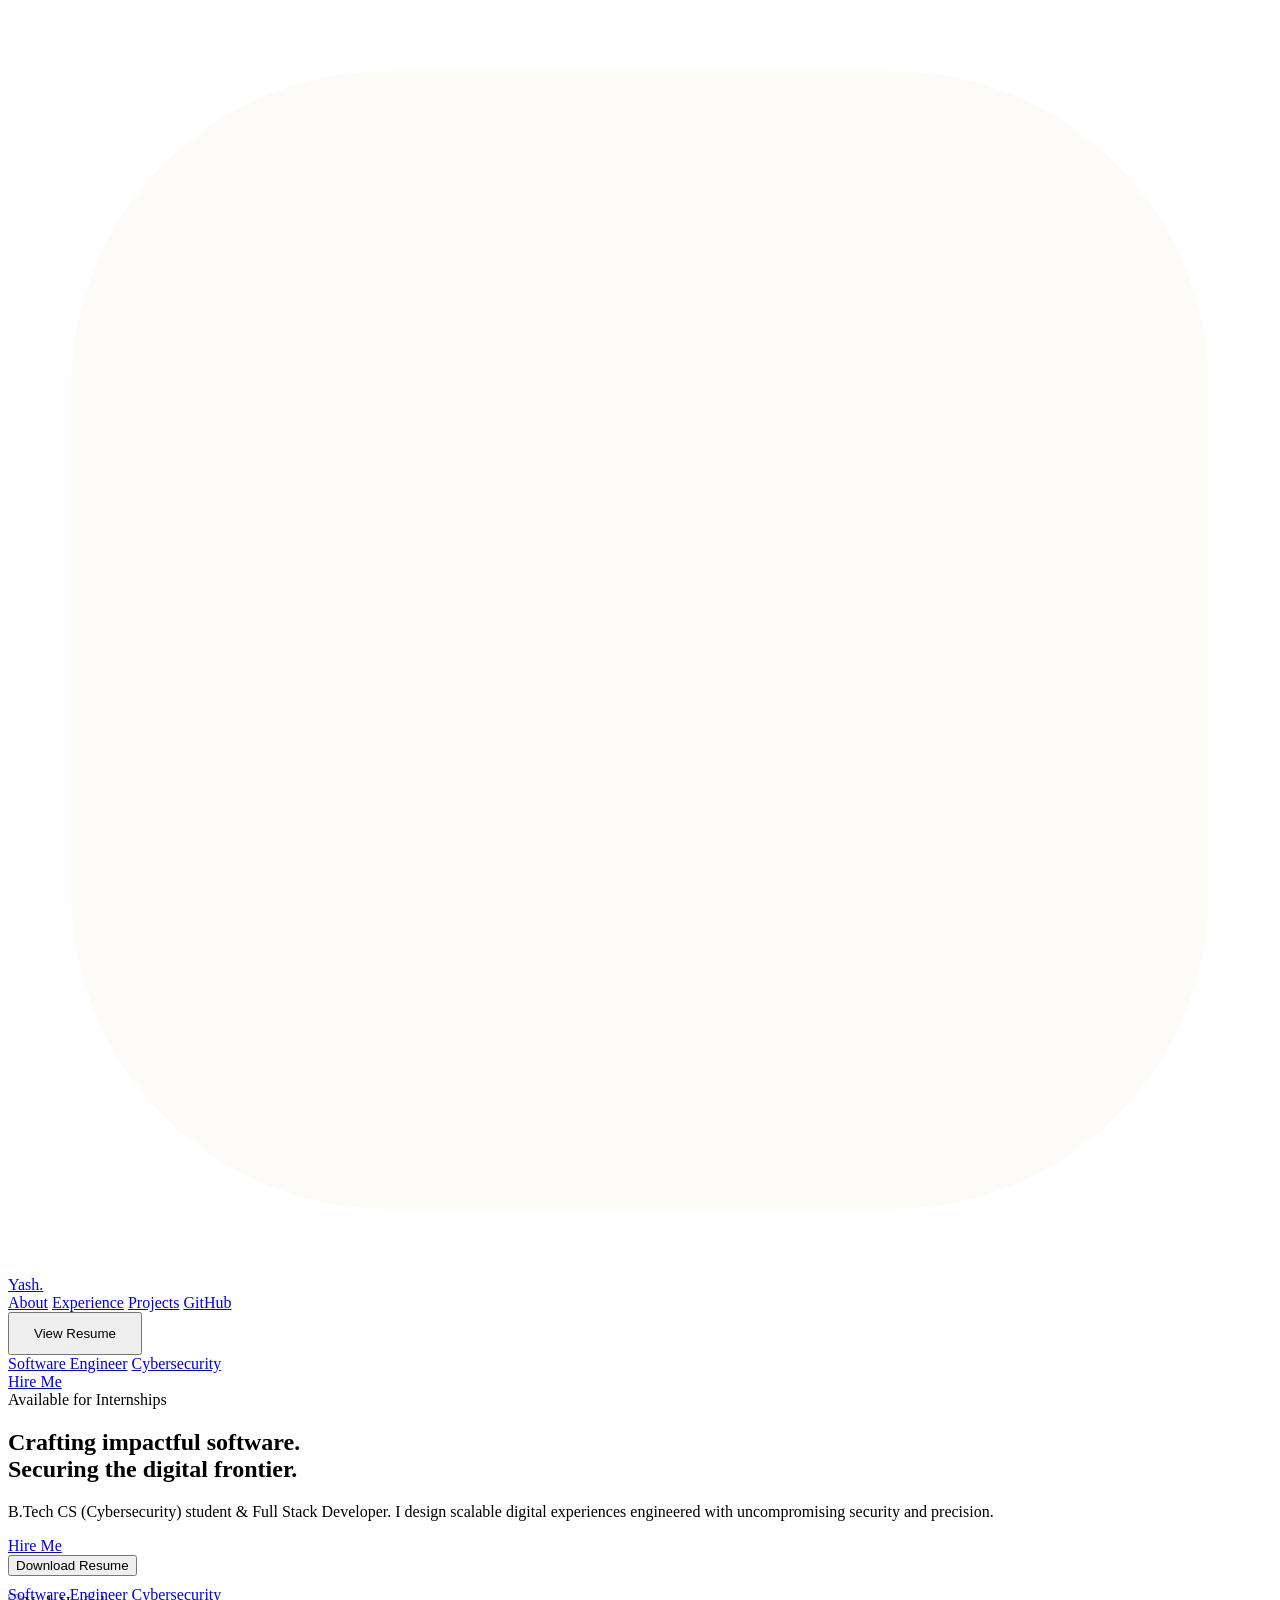
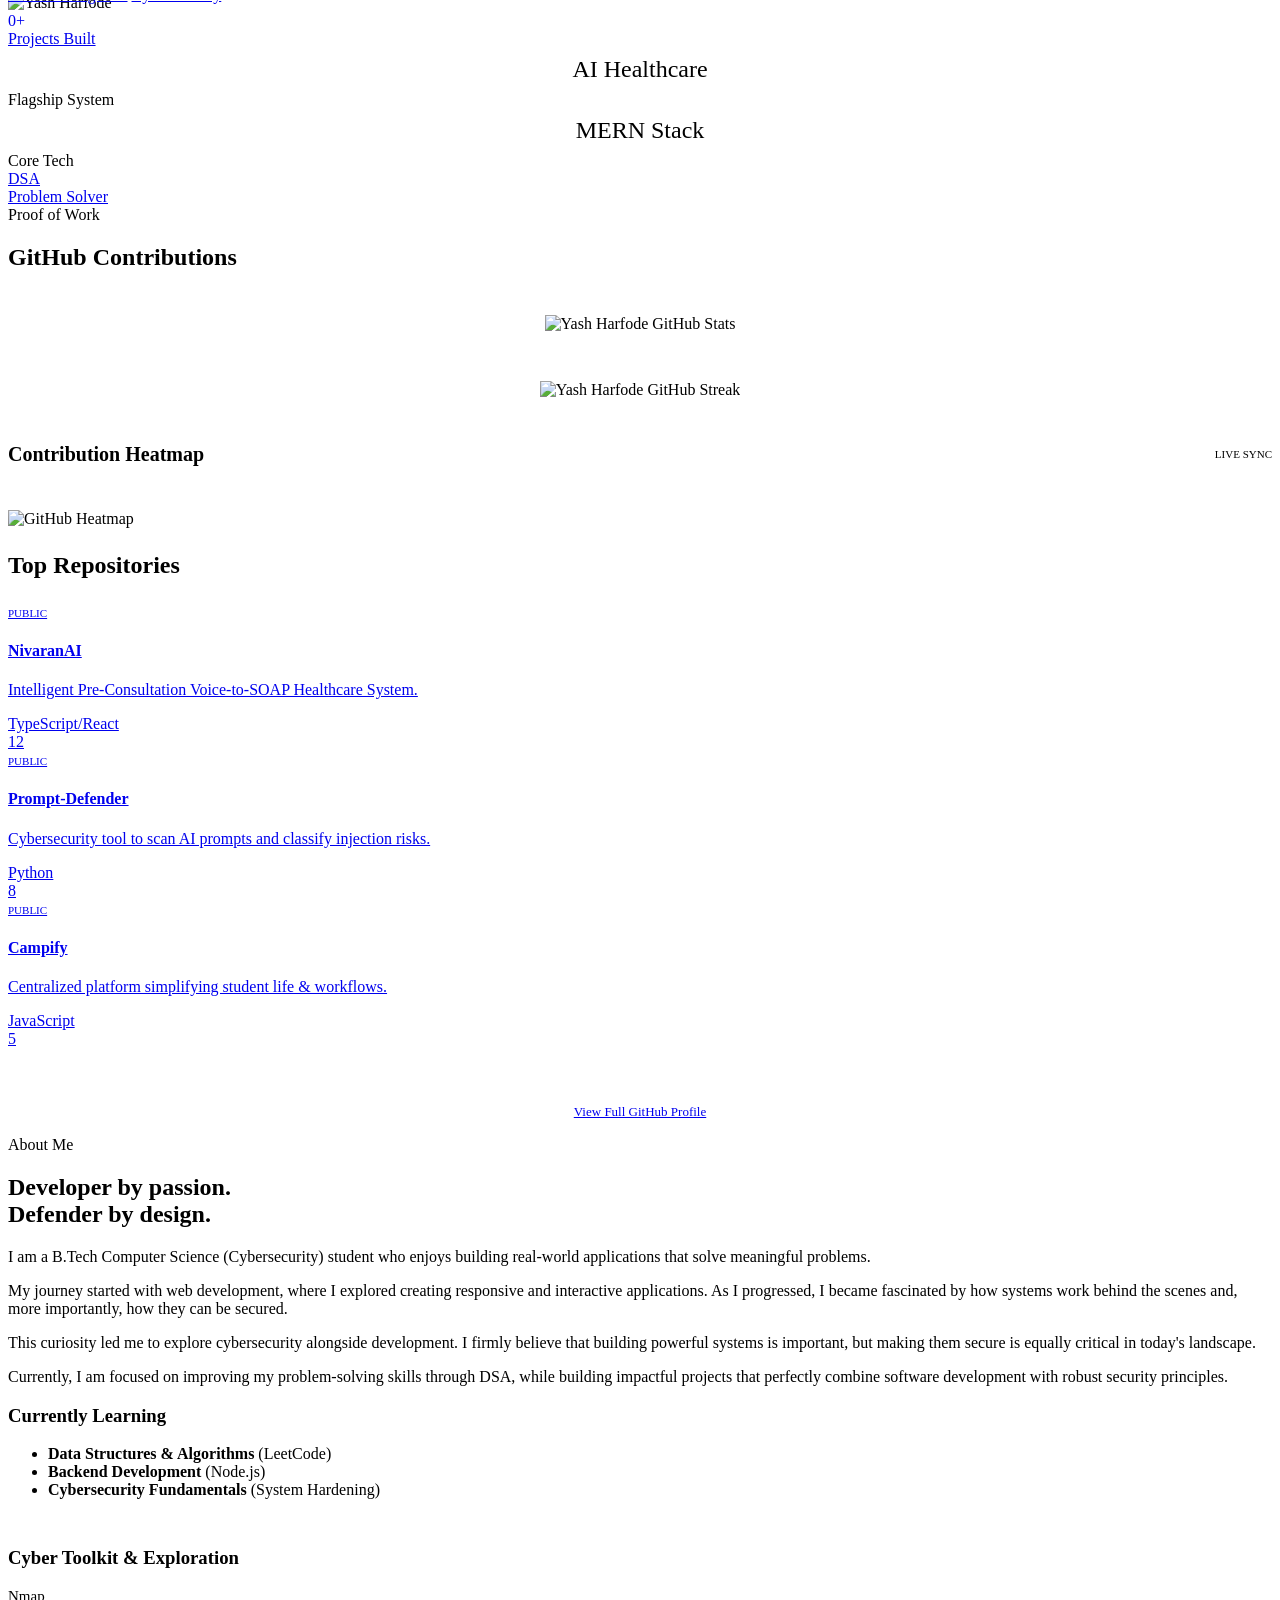
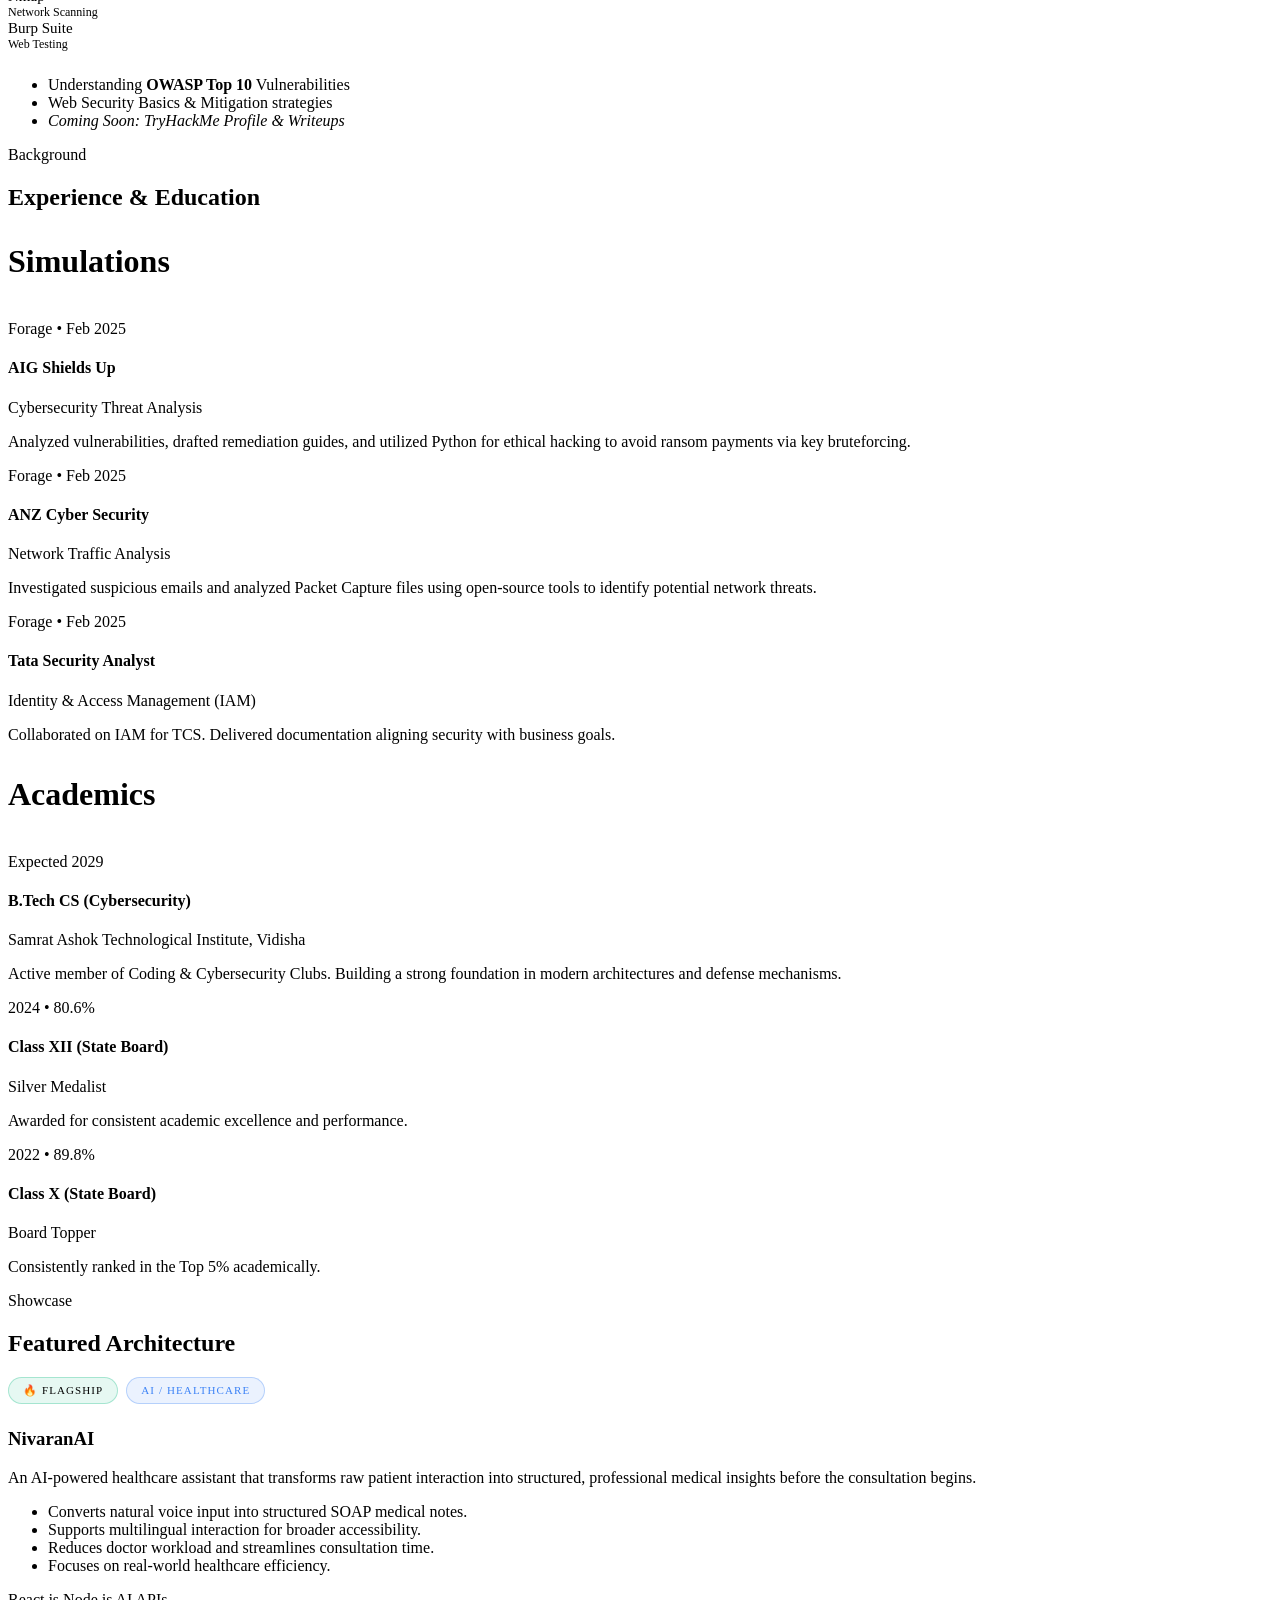
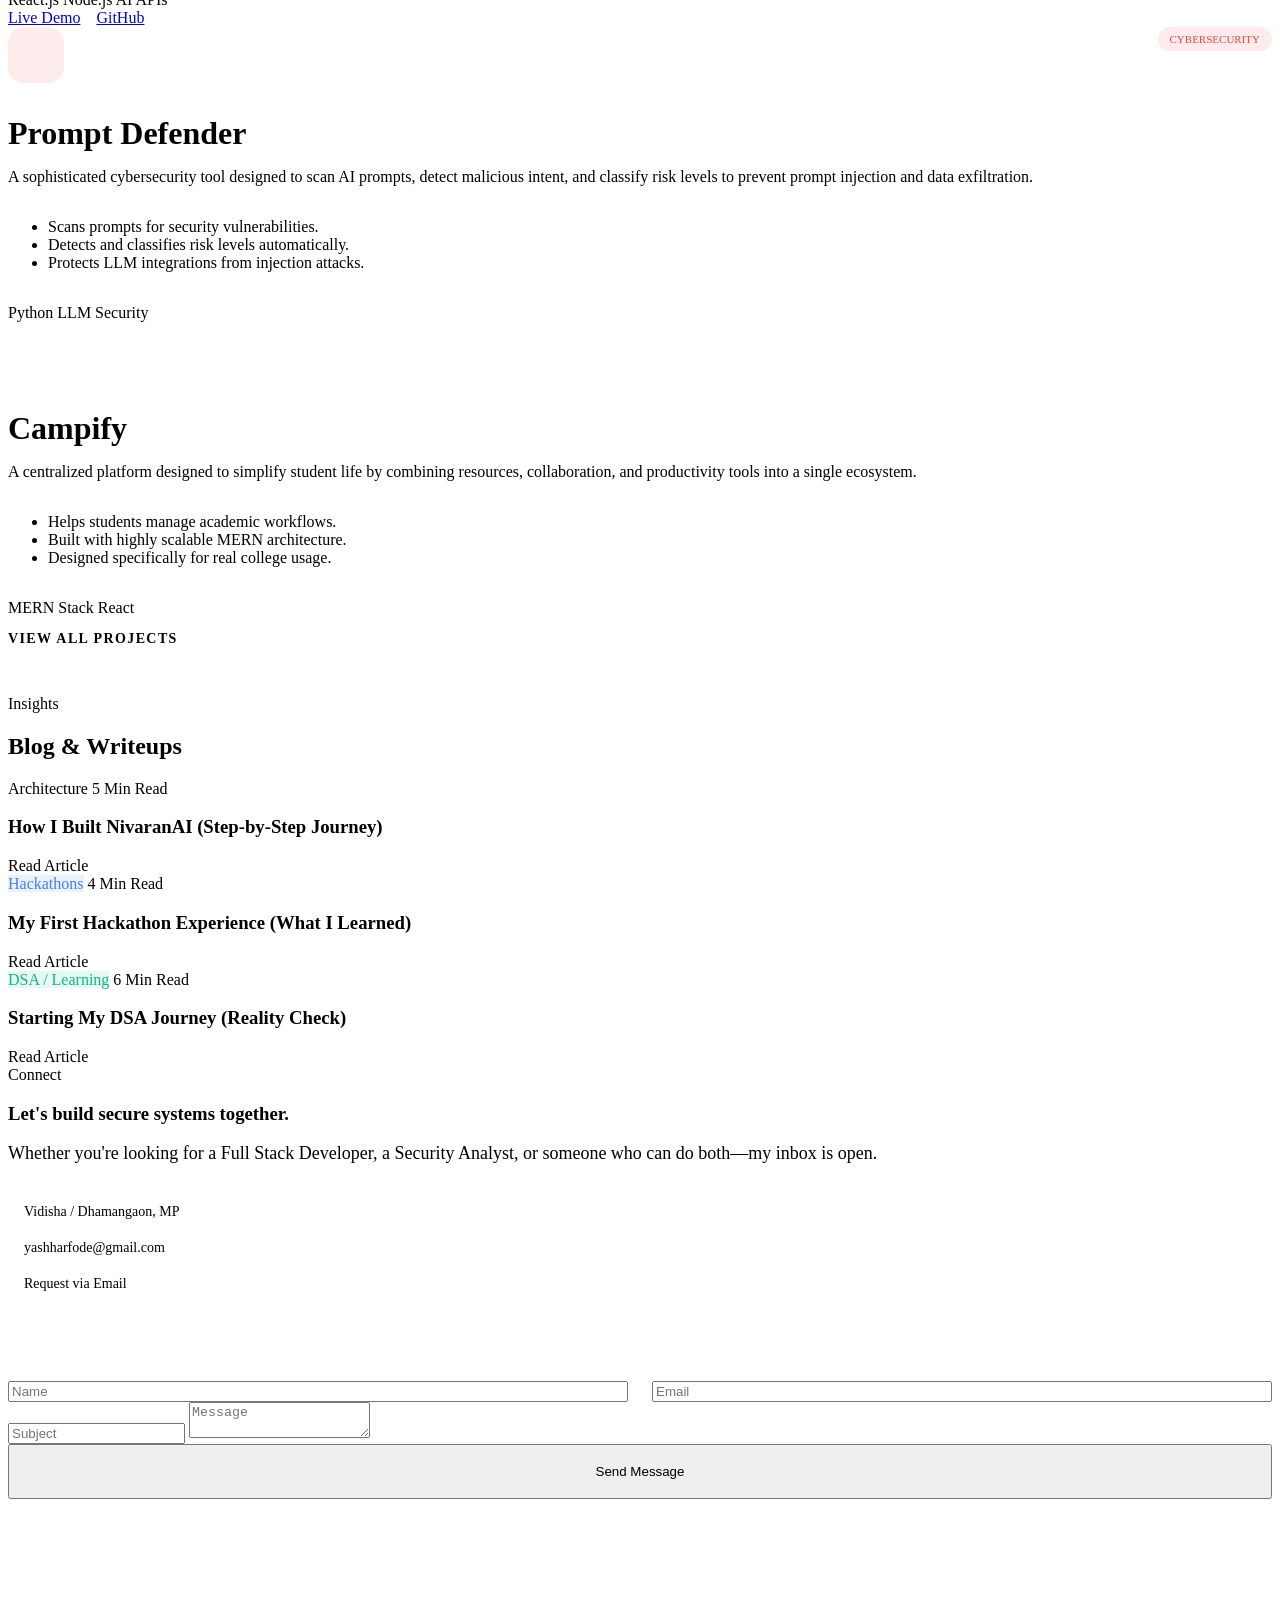
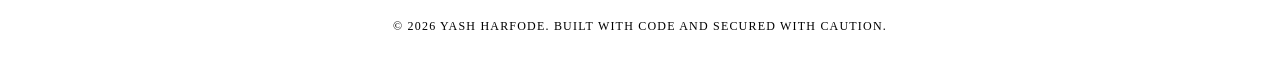
==== commit 4ba15ccd: "Remove premium theme styles from index.html Removed the premium theme styles from the index.html fil" ====
--- a/index.html
+++ b/index.html
@@ -30,261 +30,6 @@
   <!-- EmailJS SDK -->
   <script type="text/javascript" src="https://cdn.jsdelivr.net/npm/@emailjs/browser@3/dist/email.min.js"></script>
 
-  <style>
-    /* ─── PREMIUM GOLD & GRAPHITE THEME ────────────────────────── */
-    :root {
-      --bg: #09090A;          
-      --bg2: rgba(17, 17, 20, 0.6);         
-      --surface: rgba(26, 26, 28, 0.5);     
-      --surface-hover: rgba(34, 34, 38, 0.8);
-      --border: rgba(201, 169, 110, 0.15); 
-      --border-light: rgba(201, 169, 110, 0.3);
-      
-      --text: #F0EDE8;
-      --text-muted: #9A9490;
-      
-      --gold: #C9A96E;        
-      --gold-dim: rgba(201, 169, 110, 0.1);
-      --gold-glow: rgba(201, 169, 110, 0.2);
-      --green: #6EBA8A;       
-      --red: #EF4444;
-      --blue: #3B82F6;
-      
-      --font-serif: 'Playfair Display', serif;
-      --font-sans: 'Outfit', sans-serif;
-      --font-mono: 'JetBrains Mono', monospace;
-      
-      --ease-out: cubic-bezier(0.16, 1, 0.3, 1);
-      --radius: 12px;
-      --radius-lg: 24px;
-    }
-
-    /* Reset & Base */
-    *, *::before, *::after { box-sizing: border-box; margin: 0; padding: 0; cursor: none; }
-    html { scroll-behavior: auto; background: var(--bg); }
-    body { background: var(--bg); color: var(--text); font-family: var(--font-sans); font-size: 16px; line-height: 1.6; overflow-x: hidden; -webkit-font-smoothing: antialiased; }
-
-    ::-webkit-scrollbar { width: 0px; background: transparent; }
-
-    .container { max-width: 1240px; margin: 0 auto; width: 100%; padding: 0 40px; }
-    @media (max-width: 768px) { .container { padding: 0 24px; } *, *::before, *::after { cursor: auto; } }
-
-    /* Cinematic Noise & Glow Orbs */
-    .noise { position: fixed; inset: 0; pointer-events: none; z-index: 9999; opacity: 0.04; background-image: url("data:image/svg+xml,%3Csvg viewBox='0 0 256 256' xmlns='http://www.w3.org/2000/svg'%3E%3Cfilter id='n'%3E%3CfeTurbulence type='fractalNoise' baseFrequency='0.8' numOctaves='3' stitchTiles='stitch'/%3E%3C/filter%3E%3Crect width='100%25' height='100%25' filter='url(%23n)'/%3E%3C/svg%3E"); }
-    .glow-orb { position: absolute; border-radius: 50%; filter: blur(100px); opacity: 0.15; pointer-events: none; z-index: 0; }
-    .orb-1 { width: 600px; height: 600px; background: radial-gradient(circle, var(--gold) 0%, transparent 70%); top: -100px; right: -100px; }
-    .orb-2 { width: 500px; height: 500px; background: radial-gradient(circle, var(--blue) 0%, transparent 70%); bottom: 10%; left: -100px; }
-
-    /* Custom Cursor */
-    .cursor-dot { position: fixed; top: 0; left: 0; width: 6px; height: 6px; background: var(--gold); border-radius: 50%; pointer-events: none; z-index: 10000; transform: translate(-50%, -50%); transition: width 0.2s, height 0.2s, opacity 0.2s; }
-    .cursor-ring { position: fixed; top: 0; left: 0; width: 36px; height: 36px; border: 1px solid rgba(201,169,110,0.5); border-radius: 50%; pointer-events: none; z-index: 9999; transform: translate(-50%, -50%); transition: width 0.3s var(--ease-out), height 0.3s var(--ease-out), border-color 0.3s, background 0.3s; }
-    .cursor-ring.hover { width: 60px; height: 60px; background: rgba(201,169,110,0.1); border-color: transparent; backdrop-filter: blur(2px); }
-    @media (max-width: 768px) { .cursor-dot, .cursor-ring { display: none; } }
-
-    /* ─── TYPOGRAPHY & UTILS ───────────────────────────────────── */
-    .font-serif { font-family: var(--font-serif); }
-    .font-mono { font-family: var(--font-mono); }
-    .text-gold { color: var(--gold); }
-    .text-muted { color: var(--text-muted); }
-    
-    .section-tag { font-family: var(--font-mono); font-size: 12px; text-transform: uppercase; letter-spacing: 0.15em; color: var(--gold); margin-bottom: 24px; display: inline-flex; align-items: center; gap: 12px; }
-    .section-tag::before { content: ''; width: 40px; height: 1px; background: var(--gold); display: block; }
-    
-    .reveal-text { overflow: hidden; display: inline-flex; flex-wrap: wrap; }
-    .reveal-word { display: inline-block; transform: translateY(100%); opacity: 0; }
-    .section-title { font-family: var(--font-serif); font-size: clamp(40px, 5vw, 64px); font-weight: 400; margin-bottom: 64px; line-height: 1.1; letter-spacing: -0.01em; }
-
-    /* ─── BUTTONS & MAGNETIC EFFECT ────────────────────────────── */
-    .btn { display: inline-flex; align-items: center; justify-content: center; gap: 8px; font-family: var(--font-mono); font-size: 12px; text-transform: uppercase; letter-spacing: 0.1em; padding: 16px 32px; border-radius: 100px; transition: background 0.4s var(--ease-out), color 0.4s var(--ease-out), border-color 0.4s; text-decoration: none; border: 1px solid transparent; position: relative; overflow: hidden; z-index: 1; }
-    .btn::before { content: ''; position: absolute; inset: 0; background: #E8C98A; z-index: -1; transform: scaleY(0); transform-origin: bottom; transition: transform 0.4s var(--ease-out); }
-    .btn-primary { background: var(--gold); color: var(--bg); font-weight: 600; box-shadow: 0 10px 30px rgba(201, 169, 110, 0.15); }
-    .btn-primary:hover::before { transform: scaleY(1); }
-    .btn-outline { background: rgba(26,26,28,0.3); border-color: var(--border-light); color: var(--text); backdrop-filter: blur(8px); }
-    .btn-outline:hover { border-color: var(--gold); color: var(--gold); background: var(--gold-dim); }
-    
-    /* Dropdown */
-    .dropdown-wrap { position: relative; display: inline-block; }
-    .dropdown-menu { position: absolute; top: calc(100% + 12px); left: 50%; transform: translateX(-50%) translateY(10px) scale(0.95); opacity: 0; visibility: hidden; background: rgba(17,17,20,0.95); backdrop-filter: blur(12px); border: 1px solid var(--border); border-radius: var(--radius); padding: 8px; min-width: 220px; box-shadow: 0 20px 40px rgba(0,0,0,0.6); transition: all 0.3s var(--ease-out); z-index: 100; }
-    .dropdown-wrap:hover .dropdown-menu { opacity: 1; visibility: visible; transform: translateX(-50%) translateY(0) scale(1); }
-    .dropdown-item { display: flex; align-items: center; gap: 12px; padding: 14px 16px; color: var(--text); text-decoration: none; font-family: var(--font-mono); font-size: 11px; text-transform: uppercase; letter-spacing: 0.05em; border-radius: 6px; transition: 0.2s; }
-    .dropdown-item:hover { background: var(--gold-dim); color: var(--gold); padding-left: 20px; }
-
-    /* ─── NAVIGATION ───────────────────────────────────────────── */
-    .nav { position: fixed; top: 0; left: 0; right: 0; z-index: 1000; padding: 24px 48px; display: flex; align-items: center; justify-content: space-between; transition: 0.5s var(--ease-out); }
-    .nav.scrolled { background: rgba(9, 9, 10, 0.85); backdrop-filter: blur(20px); padding: 16px 48px; border-bottom: 1px solid var(--border); }
-    .brand-logo { display: flex; align-items: center; gap: 12px; text-decoration: none; position: relative; z-index: 2; }
-    .logo-svg { width: 36px; height: 36px; transition: all 0.5s var(--ease-out); border-radius: 10px; }
-    .brand-logo:hover .logo-svg { transform: scale(1.1) rotate(5deg); box-shadow: 0 0 20px rgba(201, 169, 110, 0.3); }
-    .brand-text { font-size: 24px; font-weight: 500; font-family: var(--font-serif); color: var(--text); }
-    .nav-socials { display: flex; gap: 16px; align-items: center; margin-right: 16px; padding-right: 16px; border-right: 1px solid var(--border); }
-    .nav-social-link { color: var(--text-muted); transition: 0.3s; display: flex; align-items: center; justify-content: center; }
-    .nav-social-link:hover { color: var(--gold); transform: translateY(-2px); }
-    .nav-links { display: flex; gap: 8px; background: rgba(26,26,28,0.6); backdrop-filter: blur(10px); padding: 6px; border-radius: 100px; border: 1px solid var(--border); }
-    .nav-link { font-size: 12px; font-family: var(--font-mono); text-transform: uppercase; color: var(--text-muted); text-decoration: none; padding: 10px 20px; border-radius: 100px; transition: 0.3s; letter-spacing: 0.05em; }
-    .nav-link:hover { color: var(--gold); background: rgba(201,169,110,0.05); }
-    @media (max-width: 1024px) { .nav-links { display: none; } }
-    @media (max-width: 768px) { .nav { padding: 16px 24px; } }
-
-    /* ─── HERO SECTION (Upgraded UI) ───────────────────────────── */
-    .hero { position: relative; min-height: 100vh; display: flex; align-items: center; padding-top: 100px; overflow: hidden; }
-    #canvas-container { position: absolute; inset: 0; z-index: 0; opacity: 0.6; pointer-events: none; }
-    
-    .hero-grid { display: grid; grid-template-columns: 1.2fr 1fr; gap: 80px; align-items: center; position: relative; z-index: 10; width: 100%; max-width: 1240px; margin: 0 auto; }
-    
-    .hero-content { display: flex; flex-direction: column; align-items: flex-start; }
-    
-    .hero-badge { display: inline-flex; align-items: center; gap: 10px; padding: 6px 16px; background: rgba(26,26,28,0.6); border: 1px solid var(--border); border-radius: 100px; font-family: var(--font-mono); font-size: 11px; text-transform: uppercase; letter-spacing: 0.15em; color: var(--gold); margin-bottom: 32px; backdrop-filter: blur(8px); }
-    .pulse-dot { width: 6px; height: 6px; background: var(--green); border-radius: 50%; box-shadow: 0 0 12px var(--green); animation: pulse 2s infinite; }
-    @keyframes pulse { 0%, 100% { opacity: 1; transform: scale(1); } 50% { opacity: 0.4; transform: scale(1.5); } }
-    
-    .hero-title-wrap { font-size: clamp(40px, 5.5vw, 84px); line-height: 1.1; margin-bottom: 32px; font-family: var(--font-serif); color: var(--text); letter-spacing: -0.02em; }
-    .hero-title-wrap .text-gold { font-style: italic; font-weight: 500; }
-    
-    .hero-desc { font-size: clamp(16px, 1.5vw, 18px); color: var(--text-muted); max-width: 540px; margin-bottom: 48px; font-weight: 300; line-height: 1.8; }
-    .hero-btns { display: flex; gap: 20px; align-items: center; flex-wrap: wrap; }
-
-    /* Modern Arch Profile Photo */
-    .hero-img-container { position: relative; width: 100%; max-width: 420px; margin: 0 auto; }
-    .hero-img-container::before { content: ''; position: absolute; inset: -20px; background: radial-gradient(circle, rgba(201,169,110,0.15) 0%, transparent 70%); z-index: -1; border-radius: 50%; filter: blur(20px); }
-    
-    .hero-img-wrapper { position: relative; width: 100%; aspect-ratio: 3/4; border-radius: 200px 200px 24px 24px; padding: 12px; border: 1px solid rgba(255,255,255,0.05); background: linear-gradient(145deg, rgba(26,26,28,0.8) 0%, rgba(17,17,20,0.4) 100%); backdrop-filter: blur(20px); display: flex; justify-content: center; align-items: center; box-shadow: 0 40px 80px rgba(0,0,0,0.4); transform-style: preserve-3d; }
-    
-    .hero-img-inner { width: 100%; height: 100%; border-radius: 190px 190px 16px 16px; overflow: hidden; position: relative; background: var(--bg2); }
-    .hero-img { width: 100%; height: 100%; object-fit: cover; object-position: center 20%; filter: contrast(1.05) saturate(1.1) brightness(0.95); transition: transform 1s var(--ease-out), filter 1s var(--ease-out); }
-    .hero-img-wrapper:hover .hero-img { transform: scale(1.05); filter: contrast(1.1) saturate(1.1) brightness(1); }
-    
-    @media (max-width: 960px) { 
-      .hero { padding-top: 120px; }
-      .hero-grid { grid-template-columns: 1fr; text-align: center; gap: 56px; }
-      .hero-content { align-items: center; }
-      .hero-desc { margin: 0 auto 40px; text-align: center; }
-      .hero-btns { justify-content: center; }
-      .hero-img-container { max-width: 320px; margin-top: 20px; }
-    }
-
-    /* ─── INTERACTIVE METRICS ────────────────────────────── */
-    .metrics-grid { display: grid; grid-template-columns: repeat(4, 1fr); gap: 24px; border-top: 1px solid var(--border); border-bottom: 1px solid var(--border); background: rgba(17,17,20,0.4); backdrop-filter: blur(10px); padding: 48px 0; margin-bottom: 100px; position: relative; z-index: 5; }
-    .metric-item { text-align: center; border-right: 1px solid var(--border); padding: 0 16px; text-decoration: none; color: inherit; display: block; transition: 0.3s; }
-    .metric-item:last-child { border-right: none; }
-    .metric-item.interactive-link:hover { transform: translateY(-4px); }
-    .metric-item.interactive-link:hover .metric-label { color: var(--gold); }
-    .metric-item.interactive-link:hover .metric-num { text-shadow: 0 0 15px rgba(201, 169, 110, 0.4); }
-    
-    .metric-num { font-size: 36px; font-family: var(--font-serif); color: var(--gold); margin-bottom: 8px; line-height: 1.2; transition: 0.3s; }
-    .metric-label { font-size: 11px; color: var(--text-muted); text-transform: uppercase; letter-spacing: 0.1em; font-family: var(--font-mono); transition: 0.3s; display: flex; align-items: center; justify-content: center; gap: 6px; }
-    @media (max-width: 900px) { .metrics-grid { grid-template-columns: repeat(2, 1fr); padding: 32px 0; gap: 32px 0; } .metric-item:nth-child(2) { border-right: none; } }
-
-    /* ─── GITHUB STATS (Live Proof Upgraded) ────────────────────────────── */
-    .github-container { margin-bottom: 140px; position: relative; z-index: 5; }
-    .github-grid-top { display: grid; grid-template-columns: 1.5fr 1fr; gap: 24px; margin-bottom: 24px; }
-    
-    .glass-card { background: var(--surface); border: 1px solid var(--border); border-radius: var(--radius-lg); padding: 32px; backdrop-filter: blur(16px); transform-style: preserve-3d; transition: transform 0.1s; }
-    .gh-card-img { width: 100%; height: auto; border-radius: var(--radius); }
-    
-    .gh-heatmap-card { padding: 24px; display: flex; flex-direction: column; justify-content: center; align-items: center; background: rgba(17,17,20,0.8); border: 1px solid var(--border); border-radius: var(--radius-lg); margin-bottom: 32px; overflow: hidden; }
-    .gh-heatmap-card img { width: 100%; max-width: 800px; filter: hue-rotate(340deg) saturate(1.5) brightness(1.2); /* Tinting default green to gold-ish */ }
-    
-    .gh-repos-grid { display: grid; grid-template-columns: repeat(3, 1fr); gap: 24px; margin-bottom: 40px; }
-    .repo-card { background: rgba(26,26,28,0.4); border: 1px solid var(--border); border-radius: var(--radius); padding: 24px; transition: 0.4s var(--ease-out); display: flex; flex-direction: column; text-decoration: none; color: inherit; }
-    .repo-card:hover { border-color: var(--gold); transform: translateY(-6px); background: rgba(201,169,110,0.05); }
-    .repo-head { display: flex; align-items: center; gap: 12px; margin-bottom: 16px; color: var(--gold); }
-    .repo-title { font-family: var(--font-serif); font-size: 20px; font-weight: 500; color: var(--text); margin-bottom: 8px; }
-    .repo-desc { font-size: 13px; color: var(--text-muted); flex-grow: 1; margin-bottom: 16px; line-height: 1.5; }
-    .repo-stats { display: flex; gap: 16px; font-family: var(--font-mono); font-size: 11px; color: var(--text-muted); }
-    .repo-stat-item { display: flex; align-items: center; gap: 4px; }
-    .repo-lang-dot { width: 8px; height: 8px; border-radius: 50%; }
-
-    @media (max-width: 900px) { 
-      .github-grid-top { grid-template-columns: 1fr; } 
-      .gh-repos-grid { grid-template-columns: 1fr; }
-    }
-
-    /* ─── ABOUT & LEARNING ─────────────────────────────────────── */
-    .about-grid { display: grid; grid-template-columns: 1fr 1fr; gap: 80px; align-items: start; margin-bottom: 140px; position: relative; z-index: 5; }
-    .about-text p { font-size: 18px; color: var(--text-muted); margin-bottom: 24px; font-weight: 300; }
-    
-    .learn-cat { margin-bottom: 40px; }
-    .learn-cat:last-child { margin-bottom: 0; }
-    .learn-title { font-family: var(--font-mono); font-size: 13px; color: var(--gold); text-transform: uppercase; letter-spacing: 0.1em; margin-bottom: 20px; border-bottom: 1px solid var(--border); padding-bottom: 12px; display: flex; align-items: center; gap: 12px; }
-    .learn-list { list-style: none; }
-    .learn-list li { position: relative; padding-left: 28px; margin-bottom: 14px; font-size: 15px; color: var(--text-muted); }
-    .learn-list li::before { content: '▹'; position: absolute; left: 0; color: var(--gold); font-size: 20px; line-height: 1; }
-    
-    .cyber-tools-grid { display: grid; grid-template-columns: repeat(2, 1fr); gap: 20px; margin-top: 24px; }
-    .tool-card { background: rgba(26,26,28,0.6); border: 1px solid var(--border); padding: 20px; border-radius: var(--radius); display: flex; align-items: center; gap: 16px; transition: 0.3s; }
-    .tool-card:hover { border-color: var(--green); transform: translateY(-4px); background: rgba(16, 185, 129, 0.05); }
-    .tool-icon { width: 44px; height: 44px; background: rgba(16, 185, 129, 0.1); color: var(--green); border-radius: 12px; display: flex; align-items: center; justify-content: center; }
-
-    @media (max-width: 960px) { .about-grid { grid-template-columns: 1fr; gap: 48px; } .glass-card { padding: 32px; } }
-
-    /* ─── TIMELINE (Experience & Education) ────────────────────── */
-    .timeline-section { display: grid; grid-template-columns: 1fr 1fr; gap: 80px; margin-bottom: 120px; position: relative; z-index: 5; }
-    .timeline { position: relative; padding-left: 32px; border-left: 1px solid var(--border); }
-    .timeline-item { position: relative; margin-bottom: 48px; }
-    .timeline-item:last-child { margin-bottom: 0; }
-    .timeline-dot { position: absolute; left: -38px; top: 0; width: 13px; height: 13px; background: var(--bg); border: 2px solid var(--gold); border-radius: 50%; box-shadow: 0 0 10px rgba(201, 169, 110, 0.4); transition: 0.3s; }
-    .timeline-item:hover .timeline-dot { background: var(--gold); transform: scale(1.2); }
-    
-    .tl-date { font-family: var(--font-mono); font-size: 11px; color: var(--gold); text-transform: uppercase; letter-spacing: 0.1em; margin-bottom: 8px; display: block; }
-    .tl-title { font-size: 20px; font-family: var(--font-serif); margin-bottom: 8px; color: var(--text); }
-    .tl-org { font-size: 14px; color: var(--text-muted); font-weight: 300; margin-bottom: 16px; }
-    .tl-desc { font-size: 15px; color: var(--text-muted); line-height: 1.6; }
-    @media (max-width: 960px) { .timeline-section { grid-template-columns: 1fr; gap: 64px; } }
-
-/* ─── PROJECTS ─────────────────────────────────────────────── */
-    .flagship-card { background: var(--surface); border: 1px solid var(--border); border-radius: var(--radius-lg); overflow: hidden; display: grid; grid-template-columns: 1.2fr 1fr; gap: 0; margin-bottom: 64px; backdrop-filter: blur(16px); position: relative; z-index: 5; }
-    .flagship-media { background: #000; position: relative; min-height: 450px; display: flex; align-items: center; justify-content: center; border-right: 1px solid var(--border); overflow: hidden; }
-    .flagship-media::before { content: ''; position: absolute; inset: 0; background: radial-gradient(circle at center, rgba(201,169,110,0.15) 0%, transparent 70%); }
-    .flagship-content { padding: 56px; display: flex; flex-direction: column; justify-content: center; }
-    .flagship-title { font-size: 48px; font-family: var(--font-serif); margin-bottom: 20px; line-height: 1.1; }
-    .flagship-features { list-style: none; margin-bottom: 32px; }
-    .flagship-features li { position: relative; padding-left: 24px; margin-bottom: 12px; font-size: 15px; color: var(--text-muted); }
-    .flagship-features li::before { content: '•'; position: absolute; left: 0; color: var(--gold); }
-    
-    .featured-grid { display: grid; grid-template-columns: 1fr 1fr; gap: 32px; margin-bottom: 80px; position: relative; z-index: 5; }
-    .feat-card { background: var(--surface); border: 1px solid var(--border); border-radius: var(--radius-lg); padding: 48px; display: flex; flex-direction: column; transform-style: preserve-3d; backdrop-filter: blur(16px); }
-    
-    .tech-stack { display: flex; gap: 8px; margin-bottom: 24px; flex-wrap: wrap; }
-    .tech-tag { padding: 6px 14px; background: rgba(9,9,10,0.6); border: 1px solid var(--border); border-radius: 100px; font-family: var(--font-mono); font-size: 11px; color: var(--text-muted); letter-spacing: 0.05em; }
-    
-    @media (max-width: 960px) { .flagship-card { grid-template-columns: 1fr; } .flagship-media { min-height: 250px; border-right: none; border-bottom: 1px solid var(--border); } .flagship-content { padding: 32px; } .featured-grid { grid-template-columns: 1fr; } .feat-card { padding: 32px; } }
-
-    /* ─── ALL PROJECTS GRID ────────────────────────────────────── */
-    .all-projects { display: grid; grid-template-columns: repeat(3, 1fr); gap: 24px; margin-bottom: 140px; position: relative; z-index: 5; }
-    .project-card { background: rgba(17,17,20,0.6); border: 1px solid var(--border); border-radius: var(--radius); padding: 32px; transition: 0.4s var(--ease-out); display: flex; flex-direction: column; backdrop-filter: blur(8px); text-decoration: none; color: inherit; }
-    .project-card:hover { border-color: var(--gold); background: var(--surface); transform: translateY(-8px); box-shadow: 0 10px 30px rgba(0,0,0,0.4); }
-    .pc-header { display: flex; justify-content: space-between; align-items: center; margin-bottom: 16px; }
-    .pc-title { font-size: 18px; font-weight: 500; margin-bottom: 8px; font-family: var(--font-serif); }
-    .pc-desc { font-size: 14px; color: var(--text-muted); flex-grow: 1; margin-bottom: 24px; line-height: 1.5; }
-    @media (max-width: 1024px) { .all-projects { grid-template-columns: repeat(2, 1fr); } }
-    @media (max-width: 768px) { .all-projects { grid-template-columns: 1fr; } .project-card { padding: 24px; } }
-    
-    /* ─── BLOG / WRITEUPS ──────────────────────────────────────── */
-    .blog-grid { display: grid; grid-template-columns: repeat(3, 1fr); gap: 24px; margin-bottom: 140px; position: relative; z-index: 5; }
-    .blog-card { background: var(--surface); border: 1px solid var(--border); border-radius: var(--radius-lg); padding: 40px; transition: 0.4s var(--ease-out); display: flex; flex-direction: column; backdrop-filter: blur(12px); }
-    .blog-card:hover { border-color: var(--gold); background: var(--surface-hover); transform: translateY(-8px); box-shadow: 0 15px 40px rgba(0,0,0,0.5); }
-    .blog-meta { display: flex; justify-content: space-between; align-items: center; margin-bottom: 24px; font-family: var(--font-mono); font-size: 11px; text-transform: uppercase; letter-spacing: 0.1em; }
-    .blog-tag { color: var(--gold); background: var(--gold-dim); padding: 6px 12px; border-radius: 100px; border: 1px solid var(--border-light); }
-    .blog-title { font-size: 24px; font-family: var(--font-serif); line-height: 1.4; margin-bottom: 32px; flex-grow: 1; }
-    .blog-footer { display: flex; justify-content: space-between; align-items: center; border-top: 1px solid var(--border); padding-top: 20px; }
-    .blog-read { font-size: 12px; color: var(--text-muted); font-family: var(--font-mono); text-transform: uppercase; letter-spacing: 0.1em; transition: 0.3s; }
-    .blog-card:hover .blog-read { color: var(--gold); }
-    @media (max-width: 1024px) { .blog-grid { grid-template-columns: repeat(2, 1fr); } }
-    @media (max-width: 768px) { .blog-grid { grid-template-columns: 1fr; } .blog-card { padding: 32px; } }
-
-    /* ─── CONTACT SECTION ──────────────────────────────────────── */
-    .contact-wrapper { background: var(--surface); border: 1px solid var(--border); border-radius: var(--radius-lg); padding: 64px; display: grid; grid-template-columns: 1fr 1.5fr; gap: 80px; margin-bottom: 80px; backdrop-filter: blur(20px); position: relative; z-index: 5; }
-    .contact-info h3 { font-size: 40px; font-family: var(--font-serif); margin-bottom: 20px; line-height: 1.1; }
-    .form-control { width: 100%; background: rgba(9,9,10,0.6); border: 1px solid var(--border); color: var(--text); padding: 18px 24px; border-radius: var(--radius); font-family: var(--font-sans); font-size: 16px; margin-bottom: 24px; transition: 0.3s; }
-    .form-control:focus { outline: none; border-color: var(--gold); background: var(--bg); box-shadow: 0 0 0 4px var(--gold-dim); }
-    textarea.form-control { resize: vertical; min-height: 150px; }
-    
-    .form-overlay { position: absolute; inset: 0; background: rgba(17, 17, 20, 0.95); border-radius: var(--radius); display: flex; flex-direction: column; align-items: center; justify-content: center; opacity: 0; visibility: hidden; transition: 0.4s var(--ease-out); z-index: 10; backdrop-filter: blur(8px); }
-    .form-overlay.active { opacity: 1; visibility: visible; }
-    .loader-spinner { width: 48px; height: 48px; border: 3px solid var(--border); border-top-color: var(--gold); border-radius: 50%; animation: spin 1s linear infinite; margin-bottom: 20px; }
-    @media (max-width: 900px) { .contact-wrapper { grid-template-columns: 1fr; padding: 40px 24px; gap: 48px; } }
-
-  </style>
 </head>
 <body>
 
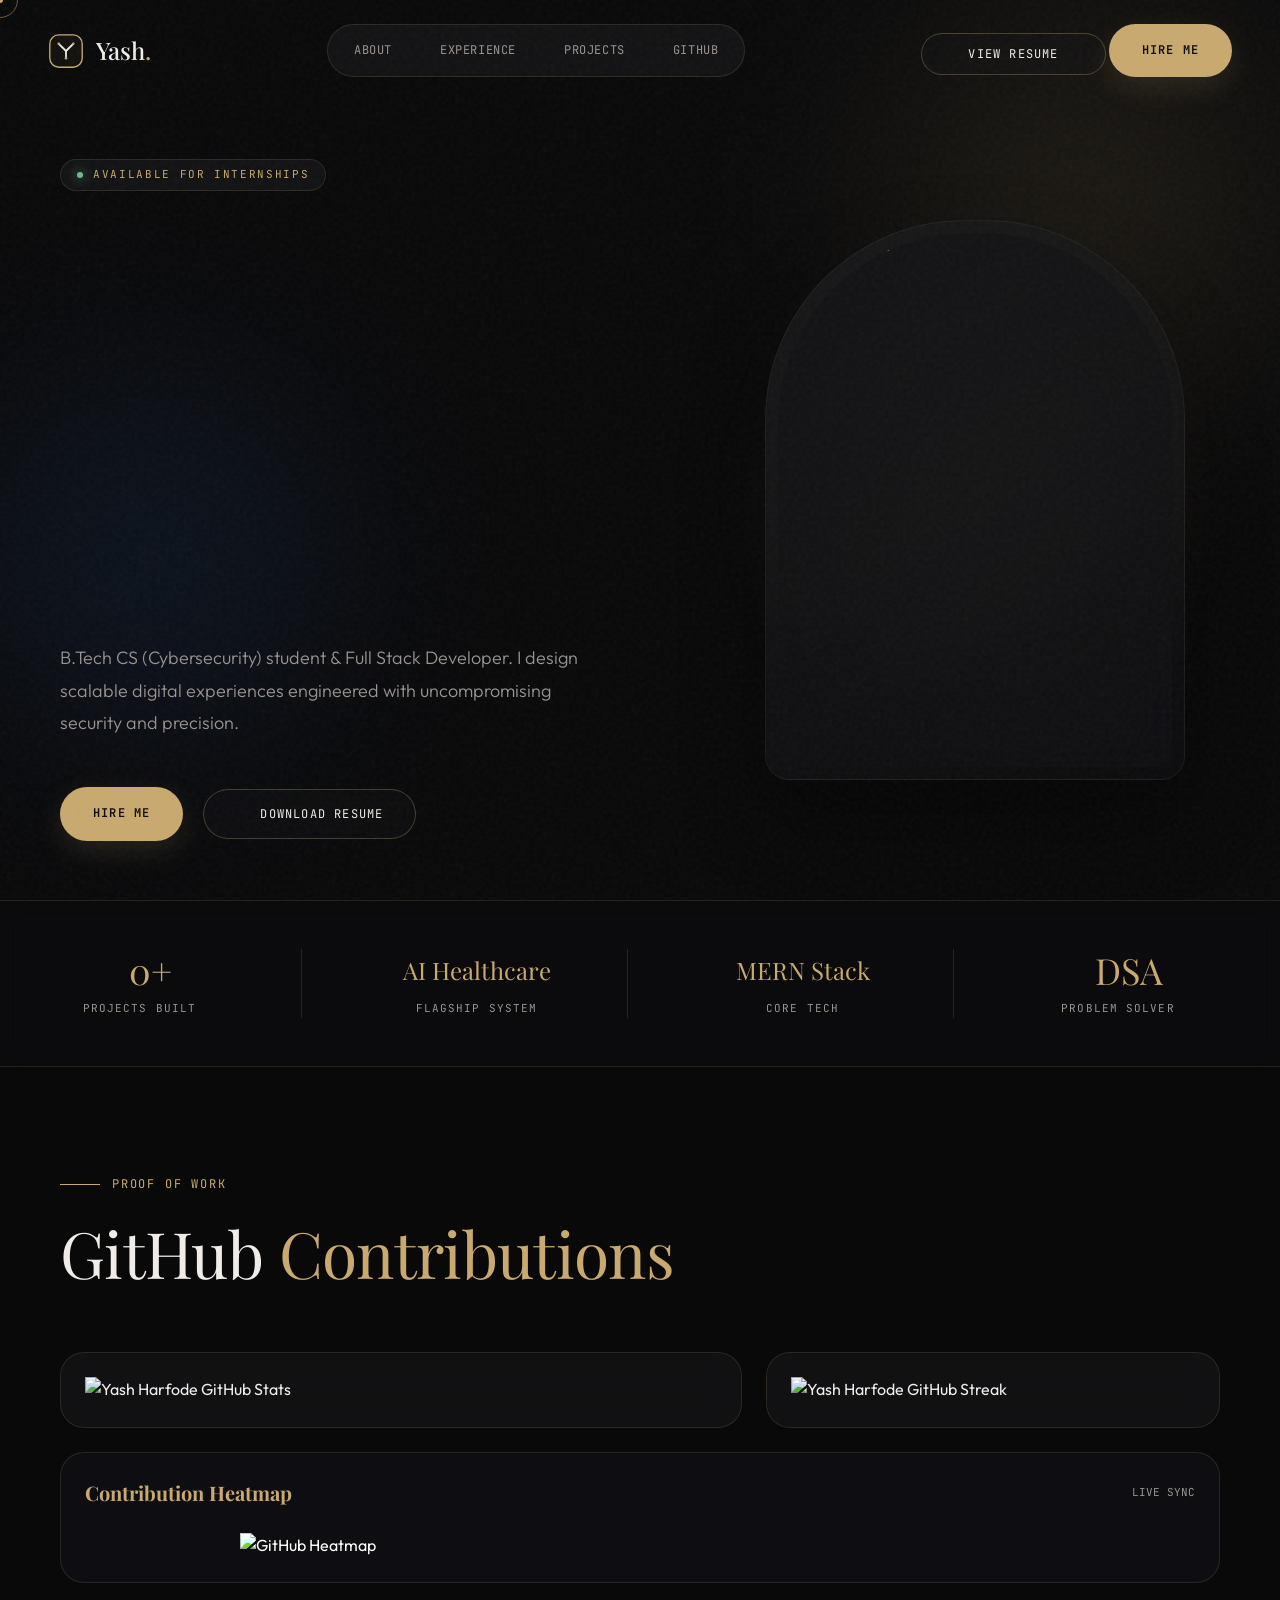
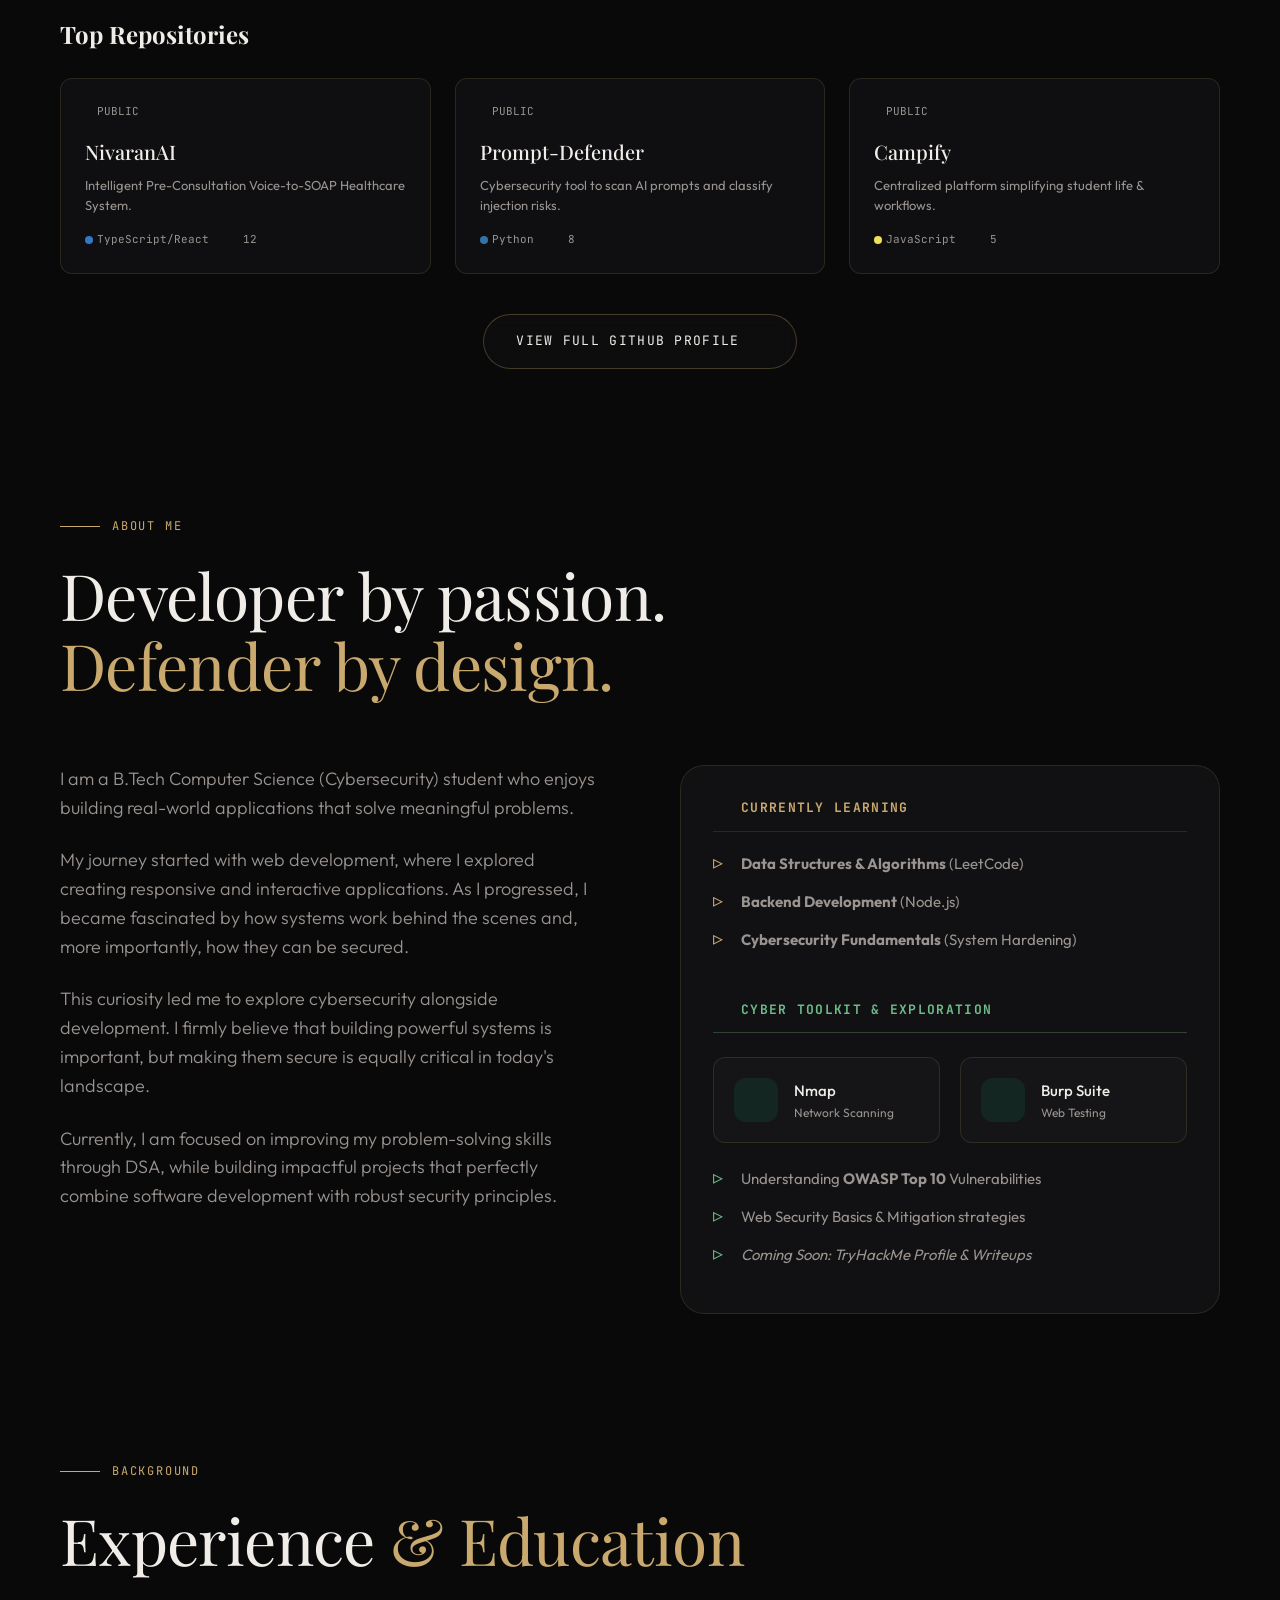
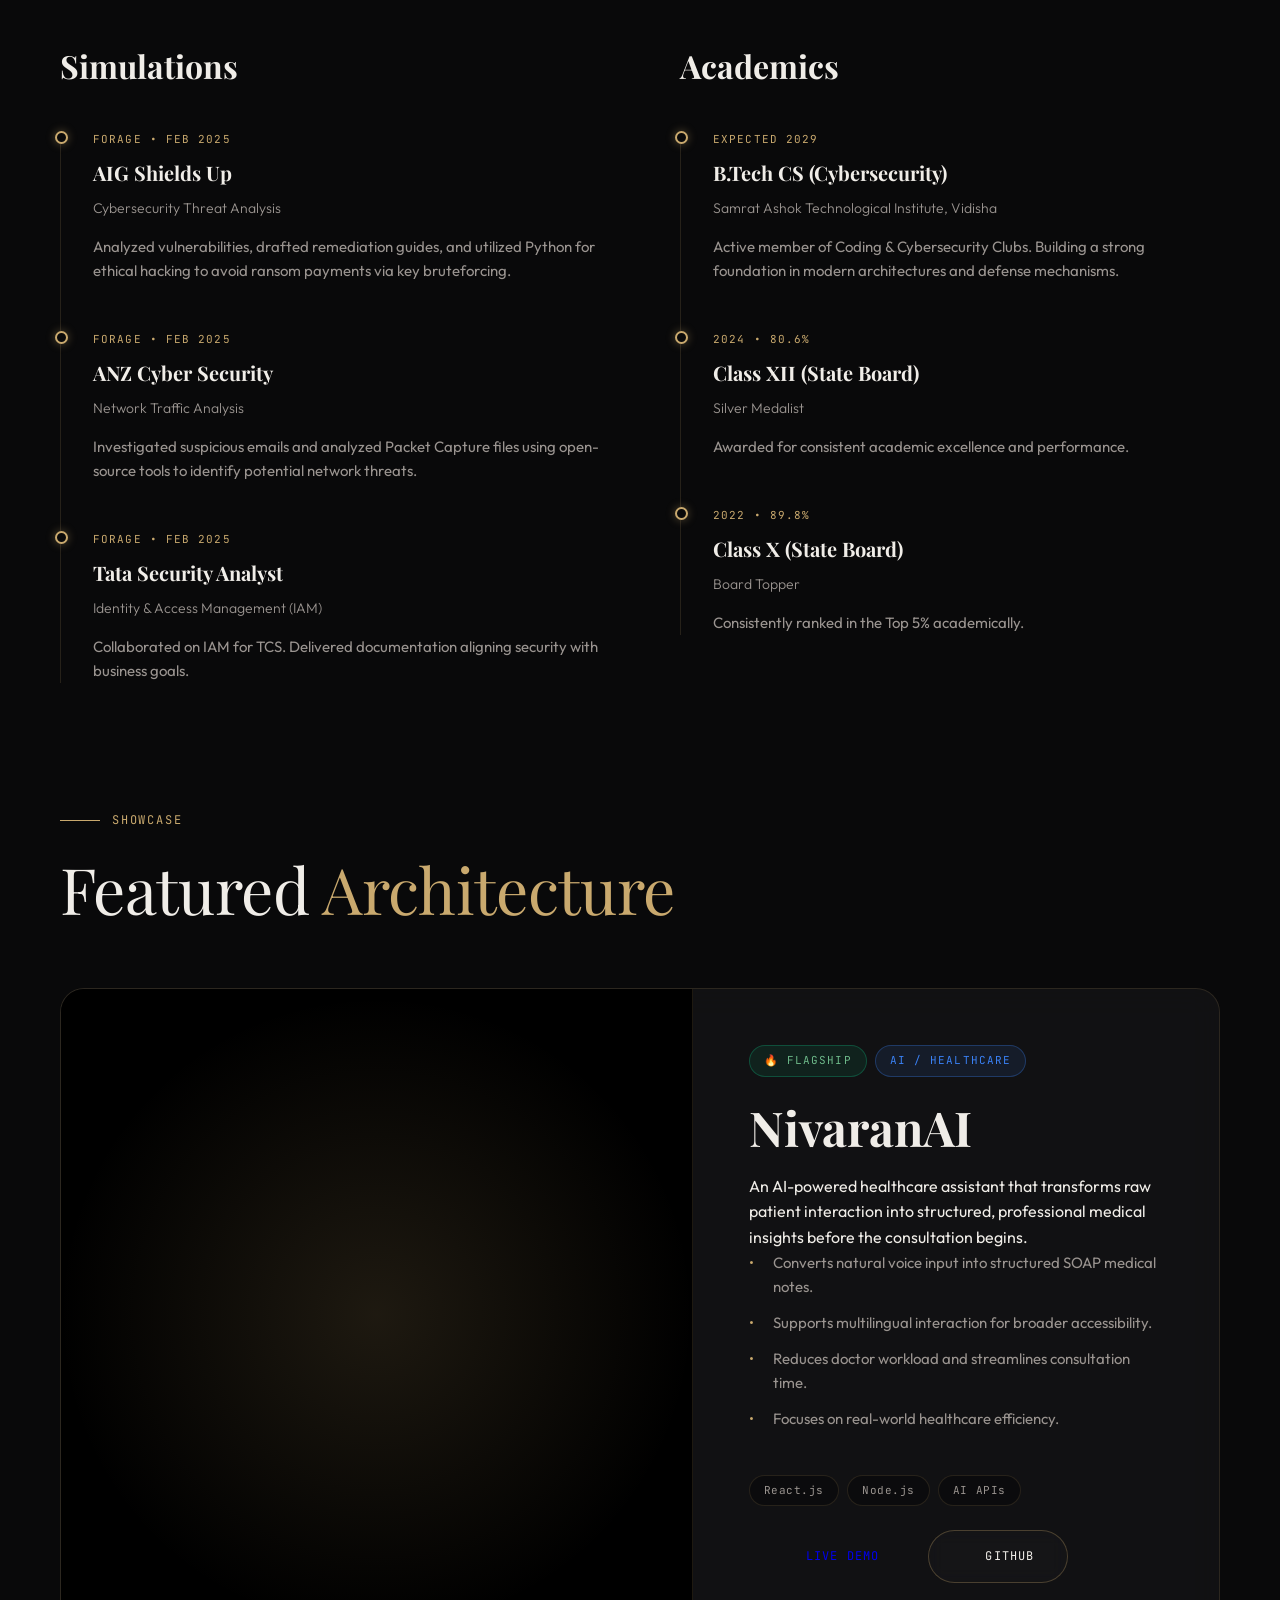
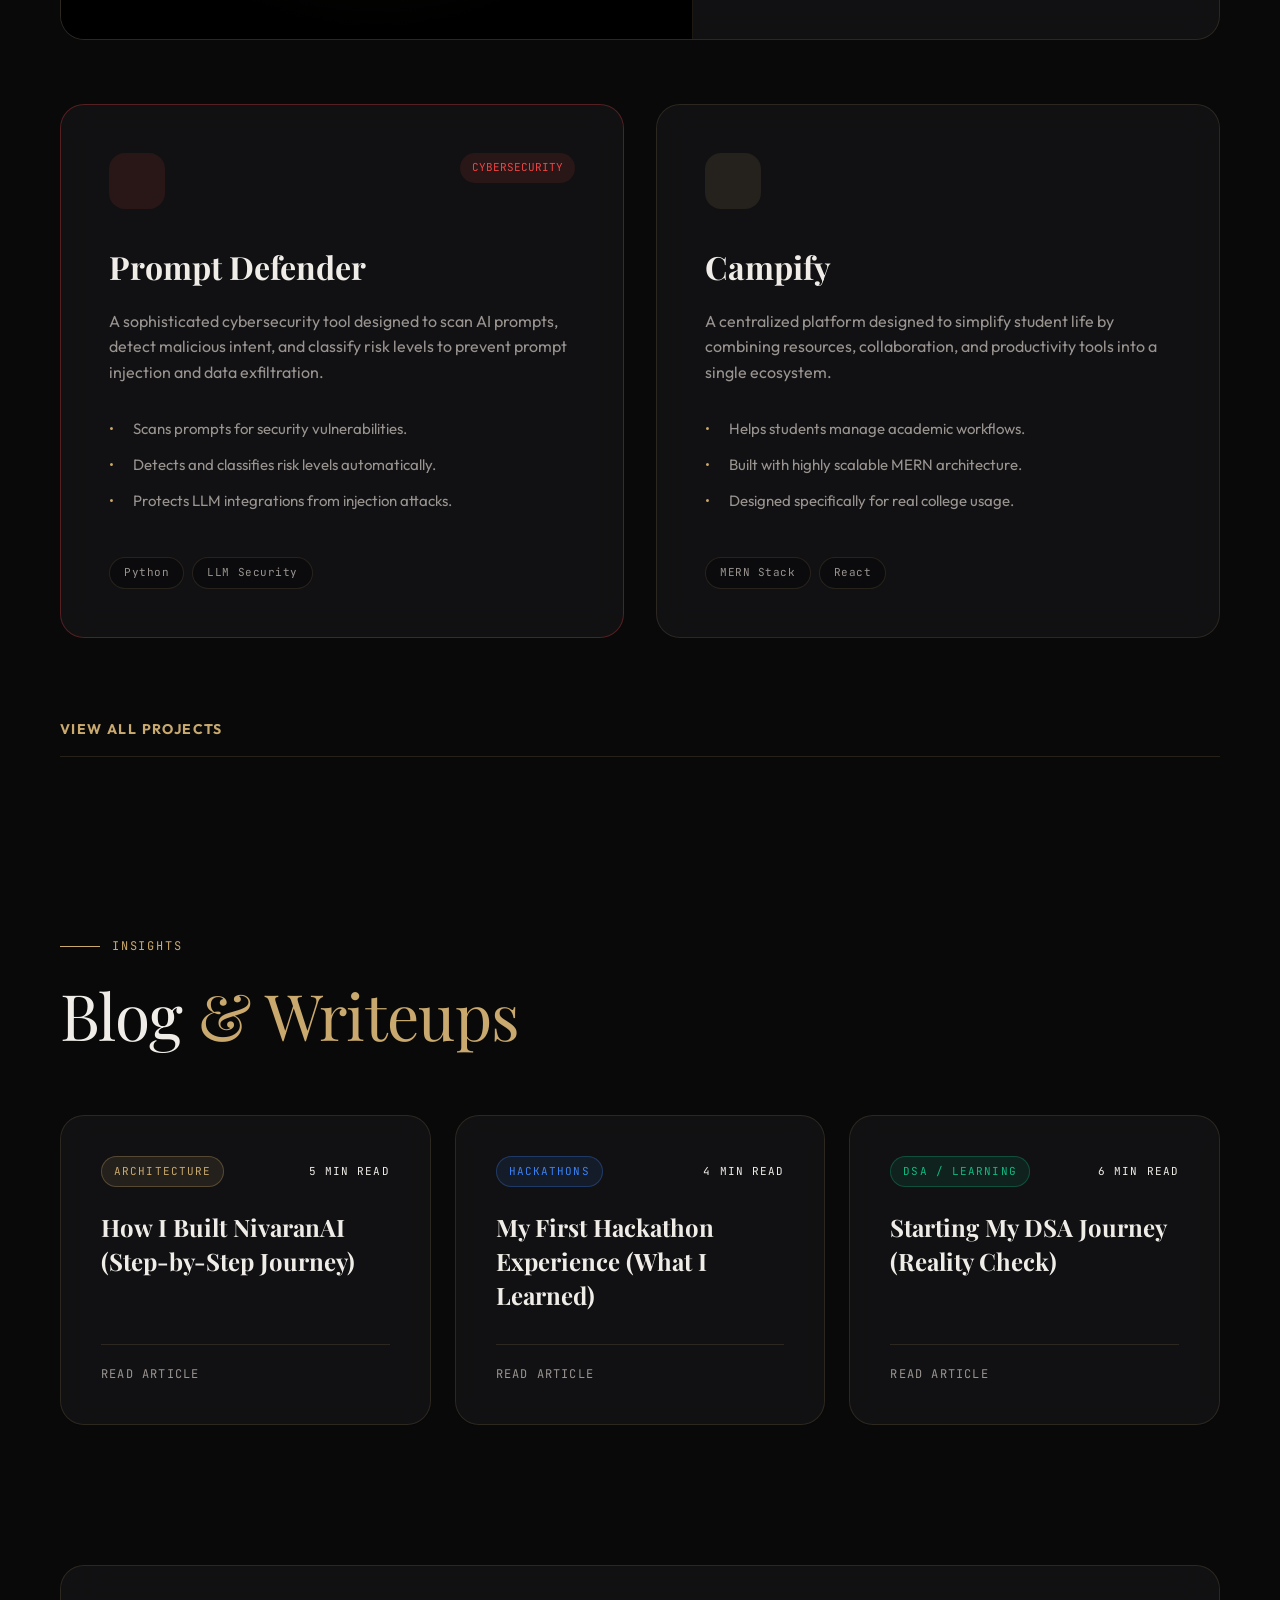
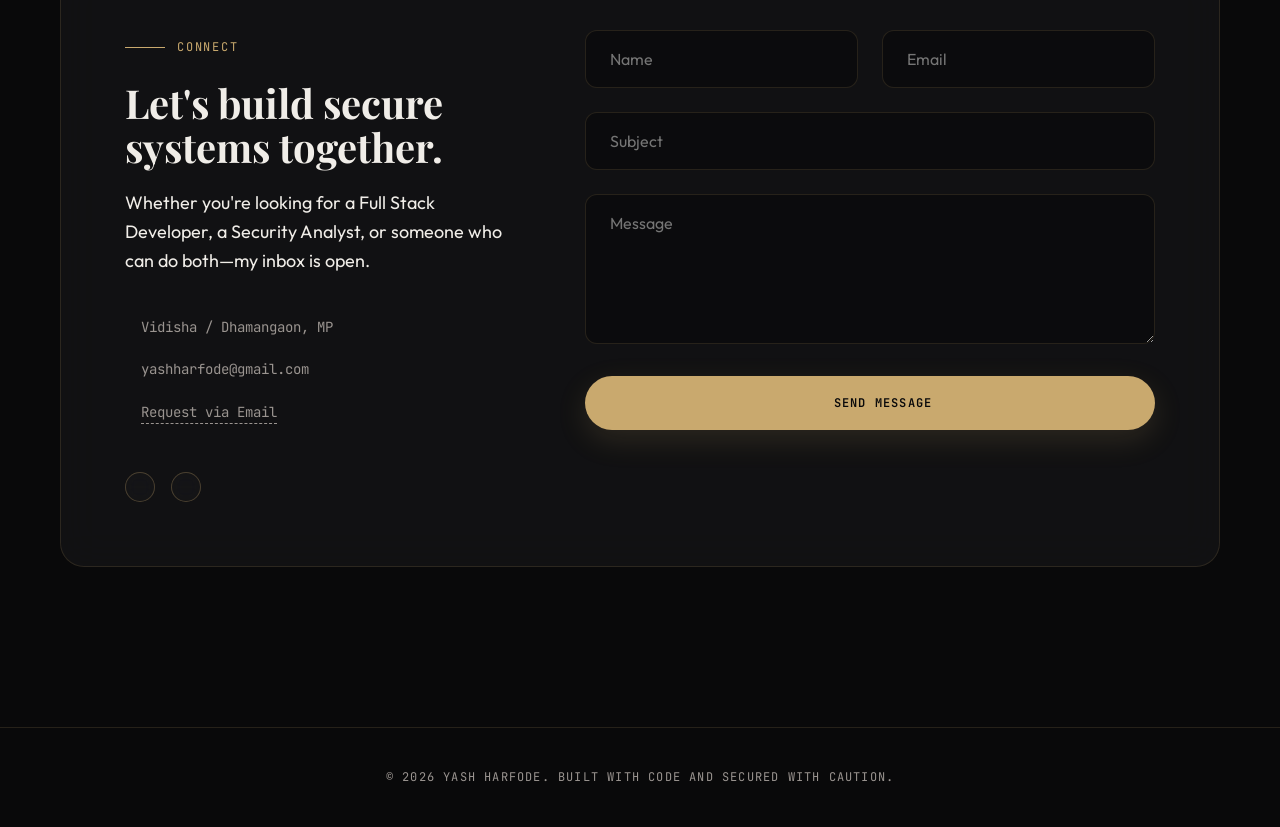
==== commit 8e10329b: "Add CSS stylesheet link to index.html" ====
--- a/index.html
+++ b/index.html
@@ -17,6 +17,10 @@
   <link rel="preconnect" href="https://fonts.googleapis.com">
   <link rel="preconnect" href="https://fonts.gstatic.com" crossorigin>
   <link href="https://fonts.googleapis.com/css2?family=Playfair+Display:ital,wght@0,400;0,500;0,600;1,400;1,500&family=Outfit:wght@300;400;500;600&family=JetBrains+Mono:wght@300;400;500&display=swap" rel="stylesheet">
+
+  <!-- CSS link -->
+  <link rel="stylesheet" href="css/style.css">
+  
   
   <!-- Icons -->
   <script src="https://unpkg.com/lucide@latest"></script>
--- a/css/style.css
+++ b/css/style.css
@@ -0,0 +1,252 @@
+ /* ─── PREMIUM GOLD & GRAPHITE THEME ────────────────────────── */
+    :root {
+      --bg: #09090A;          
+      --bg2: rgba(17, 17, 20, 0.6);         
+      --surface: rgba(26, 26, 28, 0.5);     
+      --surface-hover: rgba(34, 34, 38, 0.8);
+      --border: rgba(201, 169, 110, 0.15); 
+      --border-light: rgba(201, 169, 110, 0.3);
+      
+      --text: #F0EDE8;
+      --text-muted: #9A9490;
+      
+      --gold: #C9A96E;        
+      --gold-dim: rgba(201, 169, 110, 0.1);
+      --gold-glow: rgba(201, 169, 110, 0.2);
+      --green: #6EBA8A;       
+      --red: #EF4444;
+      --blue: #3B82F6;
+      
+      --font-serif: 'Playfair Display', serif;
+      --font-sans: 'Outfit', sans-serif;
+      --font-mono: 'JetBrains Mono', monospace;
+      
+      --ease-out: cubic-bezier(0.16, 1, 0.3, 1);
+      --radius: 12px;
+      --radius-lg: 24px;
+    }
+
+    /* Reset & Base */
+    *, *::before, *::after { box-sizing: border-box; margin: 0; padding: 0; cursor: none; }
+    html { scroll-behavior: auto; background: var(--bg); }
+    body { background: var(--bg); color: var(--text); font-family: var(--font-sans); font-size: 16px; line-height: 1.6; overflow-x: hidden; -webkit-font-smoothing: antialiased; }
+
+    ::-webkit-scrollbar { width: 0px; background: transparent; }
+
+    .container { max-width: 1240px; margin: 0 auto; width: 100%; padding: 0 40px; }
+    @media (max-width: 768px) { .container { padding: 0 24px; } *, *::before, *::after { cursor: auto; } }
+
+    /* Cinematic Noise & Glow Orbs */
+    .noise { position: fixed; inset: 0; pointer-events: none; z-index: 9999; opacity: 0.04; background-image: url("data:image/svg+xml,%3Csvg viewBox='0 0 256 256' xmlns='http://www.w3.org/2000/svg'%3E%3Cfilter id='n'%3E%3CfeTurbulence type='fractalNoise' baseFrequency='0.8' numOctaves='3' stitchTiles='stitch'/%3E%3C/filter%3E%3Crect width='100%25' height='100%25' filter='url(%23n)'/%3E%3C/svg%3E"); }
+    .glow-orb { position: absolute; border-radius: 50%; filter: blur(100px); opacity: 0.15; pointer-events: none; z-index: 0; }
+    .orb-1 { width: 600px; height: 600px; background: radial-gradient(circle, var(--gold) 0%, transparent 70%); top: -100px; right: -100px; }
+    .orb-2 { width: 500px; height: 500px; background: radial-gradient(circle, var(--blue) 0%, transparent 70%); bottom: 10%; left: -100px; }
+
+    /* Custom Cursor */
+    .cursor-dot { position: fixed; top: 0; left: 0; width: 6px; height: 6px; background: var(--gold); border-radius: 50%; pointer-events: none; z-index: 10000; transform: translate(-50%, -50%); transition: width 0.2s, height 0.2s, opacity 0.2s; }
+    .cursor-ring { position: fixed; top: 0; left: 0; width: 36px; height: 36px; border: 1px solid rgba(201,169,110,0.5); border-radius: 50%; pointer-events: none; z-index: 9999; transform: translate(-50%, -50%); transition: width 0.3s var(--ease-out), height 0.3s var(--ease-out), border-color 0.3s, background 0.3s; }
+    .cursor-ring.hover { width: 60px; height: 60px; background: rgba(201,169,110,0.1); border-color: transparent; backdrop-filter: blur(2px); }
+    @media (max-width: 768px) { .cursor-dot, .cursor-ring { display: none; } }
+
+    /* ─── TYPOGRAPHY & UTILS ───────────────────────────────────── */
+    .font-serif { font-family: var(--font-serif); }
+    .font-mono { font-family: var(--font-mono); }
+    .text-gold { color: var(--gold); }
+    .text-muted { color: var(--text-muted); }
+    
+    .section-tag { font-family: var(--font-mono); font-size: 12px; text-transform: uppercase; letter-spacing: 0.15em; color: var(--gold); margin-bottom: 24px; display: inline-flex; align-items: center; gap: 12px; }
+    .section-tag::before { content: ''; width: 40px; height: 1px; background: var(--gold); display: block; }
+    
+    .reveal-text { overflow: hidden; display: inline-flex; flex-wrap: wrap; }
+    .reveal-word { display: inline-block; transform: translateY(100%); opacity: 0; }
+    .section-title { font-family: var(--font-serif); font-size: clamp(40px, 5vw, 64px); font-weight: 400; margin-bottom: 64px; line-height: 1.1; letter-spacing: -0.01em; }
+
+    /* ─── BUTTONS & MAGNETIC EFFECT ────────────────────────────── */
+    .btn { display: inline-flex; align-items: center; justify-content: center; gap: 8px; font-family: var(--font-mono); font-size: 12px; text-transform: uppercase; letter-spacing: 0.1em; padding: 16px 32px; border-radius: 100px; transition: background 0.4s var(--ease-out), color 0.4s var(--ease-out), border-color 0.4s; text-decoration: none; border: 1px solid transparent; position: relative; overflow: hidden; z-index: 1; }
+    .btn::before { content: ''; position: absolute; inset: 0; background: #E8C98A; z-index: -1; transform: scaleY(0); transform-origin: bottom; transition: transform 0.4s var(--ease-out); }
+    .btn-primary { background: var(--gold); color: var(--bg); font-weight: 600; box-shadow: 0 10px 30px rgba(201, 169, 110, 0.15); }
+    .btn-primary:hover::before { transform: scaleY(1); }
+    .btn-outline { background: rgba(26,26,28,0.3); border-color: var(--border-light); color: var(--text); backdrop-filter: blur(8px); }
+    .btn-outline:hover { border-color: var(--gold); color: var(--gold); background: var(--gold-dim); }
+    
+    /* Dropdown */
+    .dropdown-wrap { position: relative; display: inline-block; }
+    .dropdown-menu { position: absolute; top: calc(100% + 12px); left: 50%; transform: translateX(-50%) translateY(10px) scale(0.95); opacity: 0; visibility: hidden; background: rgba(17,17,20,0.95); backdrop-filter: blur(12px); border: 1px solid var(--border); border-radius: var(--radius); padding: 8px; min-width: 220px; box-shadow: 0 20px 40px rgba(0,0,0,0.6); transition: all 0.3s var(--ease-out); z-index: 100; }
+    .dropdown-wrap:hover .dropdown-menu { opacity: 1; visibility: visible; transform: translateX(-50%) translateY(0) scale(1); }
+    .dropdown-item { display: flex; align-items: center; gap: 12px; padding: 14px 16px; color: var(--text); text-decoration: none; font-family: var(--font-mono); font-size: 11px; text-transform: uppercase; letter-spacing: 0.05em; border-radius: 6px; transition: 0.2s; }
+    .dropdown-item:hover { background: var(--gold-dim); color: var(--gold); padding-left: 20px; }
+
+    /* ─── NAVIGATION ───────────────────────────────────────────── */
+    .nav { position: fixed; top: 0; left: 0; right: 0; z-index: 1000; padding: 24px 48px; display: flex; align-items: center; justify-content: space-between; transition: 0.5s var(--ease-out); }
+    .nav.scrolled { background: rgba(9, 9, 10, 0.85); backdrop-filter: blur(20px); padding: 16px 48px; border-bottom: 1px solid var(--border); }
+    .brand-logo { display: flex; align-items: center; gap: 12px; text-decoration: none; position: relative; z-index: 2; }
+    .logo-svg { width: 36px; height: 36px; transition: all 0.5s var(--ease-out); border-radius: 10px; }
+    .brand-logo:hover .logo-svg { transform: scale(1.1) rotate(5deg); box-shadow: 0 0 20px rgba(201, 169, 110, 0.3); }
+    .brand-text { font-size: 24px; font-weight: 500; font-family: var(--font-serif); color: var(--text); }
+    .nav-socials { display: flex; gap: 16px; align-items: center; margin-right: 16px; padding-right: 16px; border-right: 1px solid var(--border); }
+    .nav-social-link { color: var(--text-muted); transition: 0.3s; display: flex; align-items: center; justify-content: center; }
+    .nav-social-link:hover { color: var(--gold); transform: translateY(-2px); }
+    .nav-links { display: flex; gap: 8px; background: rgba(26,26,28,0.6); backdrop-filter: blur(10px); padding: 6px; border-radius: 100px; border: 1px solid var(--border); }
+    .nav-link { font-size: 12px; font-family: var(--font-mono); text-transform: uppercase; color: var(--text-muted); text-decoration: none; padding: 10px 20px; border-radius: 100px; transition: 0.3s; letter-spacing: 0.05em; }
+    .nav-link:hover { color: var(--gold); background: rgba(201,169,110,0.05); }
+    @media (max-width: 1024px) { .nav-links { display: none; } }
+    @media (max-width: 768px) { .nav { padding: 16px 24px; } }
+
+    /* ─── HERO SECTION (Upgraded UI) ───────────────────────────── */
+    .hero { position: relative; min-height: 100vh; display: flex; align-items: center; padding-top: 100px; overflow: hidden; }
+    #canvas-container { position: absolute; inset: 0; z-index: 0; opacity: 0.6; pointer-events: none; }
+    
+    .hero-grid { display: grid; grid-template-columns: 1.2fr 1fr; gap: 80px; align-items: center; position: relative; z-index: 10; width: 100%; max-width: 1240px; margin: 0 auto; }
+    
+    .hero-content { display: flex; flex-direction: column; align-items: flex-start; }
+    
+    .hero-badge { display: inline-flex; align-items: center; gap: 10px; padding: 6px 16px; background: rgba(26,26,28,0.6); border: 1px solid var(--border); border-radius: 100px; font-family: var(--font-mono); font-size: 11px; text-transform: uppercase; letter-spacing: 0.15em; color: var(--gold); margin-bottom: 32px; backdrop-filter: blur(8px); }
+    .pulse-dot { width: 6px; height: 6px; background: var(--green); border-radius: 50%; box-shadow: 0 0 12px var(--green); animation: pulse 2s infinite; }
+    @keyframes pulse { 0%, 100% { opacity: 1; transform: scale(1); } 50% { opacity: 0.4; transform: scale(1.5); } }
+    
+    .hero-title-wrap { font-size: clamp(40px, 5.5vw, 84px); line-height: 1.1; margin-bottom: 32px; font-family: var(--font-serif); color: var(--text); letter-spacing: -0.02em; }
+    .hero-title-wrap .text-gold { font-style: italic; font-weight: 500; }
+    
+    .hero-desc { font-size: clamp(16px, 1.5vw, 18px); color: var(--text-muted); max-width: 540px; margin-bottom: 48px; font-weight: 300; line-height: 1.8; }
+    .hero-btns { display: flex; gap: 20px; align-items: center; flex-wrap: wrap; }
+
+    /* Modern Arch Profile Photo */
+    .hero-img-container { position: relative; width: 100%; max-width: 420px; margin: 0 auto; }
+    .hero-img-container::before { content: ''; position: absolute; inset: -20px; background: radial-gradient(circle, rgba(201,169,110,0.15) 0%, transparent 70%); z-index: -1; border-radius: 50%; filter: blur(20px); }
+    
+    .hero-img-wrapper { position: relative; width: 100%; aspect-ratio: 3/4; border-radius: 200px 200px 24px 24px; padding: 12px; border: 1px solid rgba(255,255,255,0.05); background: linear-gradient(145deg, rgba(26,26,28,0.8) 0%, rgba(17,17,20,0.4) 100%); backdrop-filter: blur(20px); display: flex; justify-content: center; align-items: center; box-shadow: 0 40px 80px rgba(0,0,0,0.4); transform-style: preserve-3d; }
+    
+    .hero-img-inner { width: 100%; height: 100%; border-radius: 190px 190px 16px 16px; overflow: hidden; position: relative; background: var(--bg2); }
+    .hero-img { width: 100%; height: 100%; object-fit: cover; object-position: center 20%; filter: contrast(1.05) saturate(1.1) brightness(0.95); transition: transform 1s var(--ease-out), filter 1s var(--ease-out); }
+    .hero-img-wrapper:hover .hero-img { transform: scale(1.05); filter: contrast(1.1) saturate(1.1) brightness(1); }
+    
+    @media (max-width: 960px) { 
+      .hero { padding-top: 120px; }
+      .hero-grid { grid-template-columns: 1fr; text-align: center; gap: 56px; }
+      .hero-content { align-items: center; }
+      .hero-desc { margin: 0 auto 40px; text-align: center; }
+      .hero-btns { justify-content: center; }
+      .hero-img-container { max-width: 320px; margin-top: 20px; }
+    }
+
+    /* ─── INTERACTIVE METRICS ────────────────────────────── */
+    .metrics-grid { display: grid; grid-template-columns: repeat(4, 1fr); gap: 24px; border-top: 1px solid var(--border); border-bottom: 1px solid var(--border); background: rgba(17,17,20,0.4); backdrop-filter: blur(10px); padding: 48px 0; margin-bottom: 100px; position: relative; z-index: 5; }
+    .metric-item { text-align: center; border-right: 1px solid var(--border); padding: 0 16px; text-decoration: none; color: inherit; display: block; transition: 0.3s; }
+    .metric-item:last-child { border-right: none; }
+    .metric-item.interactive-link:hover { transform: translateY(-4px); }
+    .metric-item.interactive-link:hover .metric-label { color: var(--gold); }
+    .metric-item.interactive-link:hover .metric-num { text-shadow: 0 0 15px rgba(201, 169, 110, 0.4); }
+    
+    .metric-num { font-size: 36px; font-family: var(--font-serif); color: var(--gold); margin-bottom: 8px; line-height: 1.2; transition: 0.3s; }
+    .metric-label { font-size: 11px; color: var(--text-muted); text-transform: uppercase; letter-spacing: 0.1em; font-family: var(--font-mono); transition: 0.3s; display: flex; align-items: center; justify-content: center; gap: 6px; }
+    @media (max-width: 900px) { .metrics-grid { grid-template-columns: repeat(2, 1fr); padding: 32px 0; gap: 32px 0; } .metric-item:nth-child(2) { border-right: none; } }
+
+    /* ─── GITHUB STATS (Live Proof Upgraded) ────────────────────────────── */
+    .github-container { margin-bottom: 140px; position: relative; z-index: 5; }
+    .github-grid-top { display: grid; grid-template-columns: 1.5fr 1fr; gap: 24px; margin-bottom: 24px; }
+    
+    .glass-card { background: var(--surface); border: 1px solid var(--border); border-radius: var(--radius-lg); padding: 32px; backdrop-filter: blur(16px); transform-style: preserve-3d; transition: transform 0.1s; }
+    .gh-card-img { width: 100%; height: auto; border-radius: var(--radius); }
+    
+    .gh-heatmap-card { padding: 24px; display: flex; flex-direction: column; justify-content: center; align-items: center; background: rgba(17,17,20,0.8); border: 1px solid var(--border); border-radius: var(--radius-lg); margin-bottom: 32px; overflow: hidden; }
+    .gh-heatmap-card img { width: 100%; max-width: 800px; filter: hue-rotate(340deg) saturate(1.5) brightness(1.2); /* Tinting default green to gold-ish */ }
+    
+    .gh-repos-grid { display: grid; grid-template-columns: repeat(3, 1fr); gap: 24px; margin-bottom: 40px; }
+    .repo-card { background: rgba(26,26,28,0.4); border: 1px solid var(--border); border-radius: var(--radius); padding: 24px; transition: 0.4s var(--ease-out); display: flex; flex-direction: column; text-decoration: none; color: inherit; }
+    .repo-card:hover { border-color: var(--gold); transform: translateY(-6px); background: rgba(201,169,110,0.05); }
+    .repo-head { display: flex; align-items: center; gap: 12px; margin-bottom: 16px; color: var(--gold); }
+    .repo-title { font-family: var(--font-serif); font-size: 20px; font-weight: 500; color: var(--text); margin-bottom: 8px; }
+    .repo-desc { font-size: 13px; color: var(--text-muted); flex-grow: 1; margin-bottom: 16px; line-height: 1.5; }
+    .repo-stats { display: flex; gap: 16px; font-family: var(--font-mono); font-size: 11px; color: var(--text-muted); }
+    .repo-stat-item { display: flex; align-items: center; gap: 4px; }
+    .repo-lang-dot { width: 8px; height: 8px; border-radius: 50%; }
+
+    @media (max-width: 900px) { 
+      .github-grid-top { grid-template-columns: 1fr; } 
+      .gh-repos-grid { grid-template-columns: 1fr; }
+    }
+
+    /* ─── ABOUT & LEARNING ─────────────────────────────────────── */
+    .about-grid { display: grid; grid-template-columns: 1fr 1fr; gap: 80px; align-items: start; margin-bottom: 140px; position: relative; z-index: 5; }
+    .about-text p { font-size: 18px; color: var(--text-muted); margin-bottom: 24px; font-weight: 300; }
+    
+    .learn-cat { margin-bottom: 40px; }
+    .learn-cat:last-child { margin-bottom: 0; }
+    .learn-title { font-family: var(--font-mono); font-size: 13px; color: var(--gold); text-transform: uppercase; letter-spacing: 0.1em; margin-bottom: 20px; border-bottom: 1px solid var(--border); padding-bottom: 12px; display: flex; align-items: center; gap: 12px; }
+    .learn-list { list-style: none; }
+    .learn-list li { position: relative; padding-left: 28px; margin-bottom: 14px; font-size: 15px; color: var(--text-muted); }
+    .learn-list li::before { content: '▹'; position: absolute; left: 0; color: var(--gold); font-size: 20px; line-height: 1; }
+    
+    .cyber-tools-grid { display: grid; grid-template-columns: repeat(2, 1fr); gap: 20px; margin-top: 24px; }
+    .tool-card { background: rgba(26,26,28,0.6); border: 1px solid var(--border); padding: 20px; border-radius: var(--radius); display: flex; align-items: center; gap: 16px; transition: 0.3s; }
+    .tool-card:hover { border-color: var(--green); transform: translateY(-4px); background: rgba(16, 185, 129, 0.05); }
+    .tool-icon { width: 44px; height: 44px; background: rgba(16, 185, 129, 0.1); color: var(--green); border-radius: 12px; display: flex; align-items: center; justify-content: center; }
+
+    @media (max-width: 960px) { .about-grid { grid-template-columns: 1fr; gap: 48px; } .glass-card { padding: 32px; } }
+
+    /* ─── TIMELINE (Experience & Education) ────────────────────── */
+    .timeline-section { display: grid; grid-template-columns: 1fr 1fr; gap: 80px; margin-bottom: 120px; position: relative; z-index: 5; }
+    .timeline { position: relative; padding-left: 32px; border-left: 1px solid var(--border); }
+    .timeline-item { position: relative; margin-bottom: 48px; }
+    .timeline-item:last-child { margin-bottom: 0; }
+    .timeline-dot { position: absolute; left: -38px; top: 0; width: 13px; height: 13px; background: var(--bg); border: 2px solid var(--gold); border-radius: 50%; box-shadow: 0 0 10px rgba(201, 169, 110, 0.4); transition: 0.3s; }
+    .timeline-item:hover .timeline-dot { background: var(--gold); transform: scale(1.2); }
+    
+    .tl-date { font-family: var(--font-mono); font-size: 11px; color: var(--gold); text-transform: uppercase; letter-spacing: 0.1em; margin-bottom: 8px; display: block; }
+    .tl-title { font-size: 20px; font-family: var(--font-serif); margin-bottom: 8px; color: var(--text); }
+    .tl-org { font-size: 14px; color: var(--text-muted); font-weight: 300; margin-bottom: 16px; }
+    .tl-desc { font-size: 15px; color: var(--text-muted); line-height: 1.6; }
+    @media (max-width: 960px) { .timeline-section { grid-template-columns: 1fr; gap: 64px; } }
+
+/* ─── PROJECTS ─────────────────────────────────────────────── */
+    .flagship-card { background: var(--surface); border: 1px solid var(--border); border-radius: var(--radius-lg); overflow: hidden; display: grid; grid-template-columns: 1.2fr 1fr; gap: 0; margin-bottom: 64px; backdrop-filter: blur(16px); position: relative; z-index: 5; }
+    .flagship-media { background: #000; position: relative; min-height: 450px; display: flex; align-items: center; justify-content: center; border-right: 1px solid var(--border); overflow: hidden; }
+    .flagship-media::before { content: ''; position: absolute; inset: 0; background: radial-gradient(circle at center, rgba(201,169,110,0.15) 0%, transparent 70%); }
+    .flagship-content { padding: 56px; display: flex; flex-direction: column; justify-content: center; }
+    .flagship-title { font-size: 48px; font-family: var(--font-serif); margin-bottom: 20px; line-height: 1.1; }
+    .flagship-features { list-style: none; margin-bottom: 32px; }
+    .flagship-features li { position: relative; padding-left: 24px; margin-bottom: 12px; font-size: 15px; color: var(--text-muted); }
+    .flagship-features li::before { content: '•'; position: absolute; left: 0; color: var(--gold); }
+    
+    .featured-grid { display: grid; grid-template-columns: 1fr 1fr; gap: 32px; margin-bottom: 80px; position: relative; z-index: 5; }
+    .feat-card { background: var(--surface); border: 1px solid var(--border); border-radius: var(--radius-lg); padding: 48px; display: flex; flex-direction: column; transform-style: preserve-3d; backdrop-filter: blur(16px); }
+    
+    .tech-stack { display: flex; gap: 8px; margin-bottom: 24px; flex-wrap: wrap; }
+    .tech-tag { padding: 6px 14px; background: rgba(9,9,10,0.6); border: 1px solid var(--border); border-radius: 100px; font-family: var(--font-mono); font-size: 11px; color: var(--text-muted); letter-spacing: 0.05em; }
+    
+    @media (max-width: 960px) { .flagship-card { grid-template-columns: 1fr; } .flagship-media { min-height: 250px; border-right: none; border-bottom: 1px solid var(--border); } .flagship-content { padding: 32px; } .featured-grid { grid-template-columns: 1fr; } .feat-card { padding: 32px; } }
+
+    /* ─── ALL PROJECTS GRID ────────────────────────────────────── */
+    .all-projects { display: grid; grid-template-columns: repeat(3, 1fr); gap: 24px; margin-bottom: 140px; position: relative; z-index: 5; }
+    .project-card { background: rgba(17,17,20,0.6); border: 1px solid var(--border); border-radius: var(--radius); padding: 32px; transition: 0.4s var(--ease-out); display: flex; flex-direction: column; backdrop-filter: blur(8px); text-decoration: none; color: inherit; }
+    .project-card:hover { border-color: var(--gold); background: var(--surface); transform: translateY(-8px); box-shadow: 0 10px 30px rgba(0,0,0,0.4); }
+    .pc-header { display: flex; justify-content: space-between; align-items: center; margin-bottom: 16px; }
+    .pc-title { font-size: 18px; font-weight: 500; margin-bottom: 8px; font-family: var(--font-serif); }
+    .pc-desc { font-size: 14px; color: var(--text-muted); flex-grow: 1; margin-bottom: 24px; line-height: 1.5; }
+    @media (max-width: 1024px) { .all-projects { grid-template-columns: repeat(2, 1fr); } }
+    @media (max-width: 768px) { .all-projects { grid-template-columns: 1fr; } .project-card { padding: 24px; } }
+    
+    /* ─── BLOG / WRITEUPS ──────────────────────────────────────── */
+    .blog-grid { display: grid; grid-template-columns: repeat(3, 1fr); gap: 24px; margin-bottom: 140px; position: relative; z-index: 5; }
+    .blog-card { background: var(--surface); border: 1px solid var(--border); border-radius: var(--radius-lg); padding: 40px; transition: 0.4s var(--ease-out); display: flex; flex-direction: column; backdrop-filter: blur(12px); }
+    .blog-card:hover { border-color: var(--gold); background: var(--surface-hover); transform: translateY(-8px); box-shadow: 0 15px 40px rgba(0,0,0,0.5); }
+    .blog-meta { display: flex; justify-content: space-between; align-items: center; margin-bottom: 24px; font-family: var(--font-mono); font-size: 11px; text-transform: uppercase; letter-spacing: 0.1em; }
+    .blog-tag { color: var(--gold); background: var(--gold-dim); padding: 6px 12px; border-radius: 100px; border: 1px solid var(--border-light); }
+    .blog-title { font-size: 24px; font-family: var(--font-serif); line-height: 1.4; margin-bottom: 32px; flex-grow: 1; }
+    .blog-footer { display: flex; justify-content: space-between; align-items: center; border-top: 1px solid var(--border); padding-top: 20px; }
+    .blog-read { font-size: 12px; color: var(--text-muted); font-family: var(--font-mono); text-transform: uppercase; letter-spacing: 0.1em; transition: 0.3s; }
+    .blog-card:hover .blog-read { color: var(--gold); }
+    @media (max-width: 1024px) { .blog-grid { grid-template-columns: repeat(2, 1fr); } }
+    @media (max-width: 768px) { .blog-grid { grid-template-columns: 1fr; } .blog-card { padding: 32px; } }
+
+    /* ─── CONTACT SECTION ──────────────────────────────────────── */
+    .contact-wrapper { background: var(--surface); border: 1px solid var(--border); border-radius: var(--radius-lg); padding: 64px; display: grid; grid-template-columns: 1fr 1.5fr; gap: 80px; margin-bottom: 80px; backdrop-filter: blur(20px); position: relative; z-index: 5; }
+    .contact-info h3 { font-size: 40px; font-family: var(--font-serif); margin-bottom: 20px; line-height: 1.1; }
+    .form-control { width: 100%; background: rgba(9,9,10,0.6); border: 1px solid var(--border); color: var(--text); padding: 18px 24px; border-radius: var(--radius); font-family: var(--font-sans); font-size: 16px; margin-bottom: 24px; transition: 0.3s; }
+    .form-control:focus { outline: none; border-color: var(--gold); background: var(--bg); box-shadow: 0 0 0 4px var(--gold-dim); }
+    textarea.form-control { resize: vertical; min-height: 150px; }
+    
+    .form-overlay { position: absolute; inset: 0; background: rgba(17, 17, 20, 0.95); border-radius: var(--radius); display: flex; flex-direction: column; align-items: center; justify-content: center; opacity: 0; visibility: hidden; transition: 0.4s var(--ease-out); z-index: 10; backdrop-filter: blur(8px); }
+    .form-overlay.active { opacity: 1; visibility: visible; }
+    .loader-spinner { width: 48px; height: 48px; border: 3px solid var(--border); border-top-color: var(--gold); border-radius: 50%; animation: spin 1s linear infinite; margin-bottom: 20px; }
+    @media (max-width: 900px) { .contact-wrapper { grid-template-columns: 1fr; padding: 40px 24px; gap: 48px; } }
